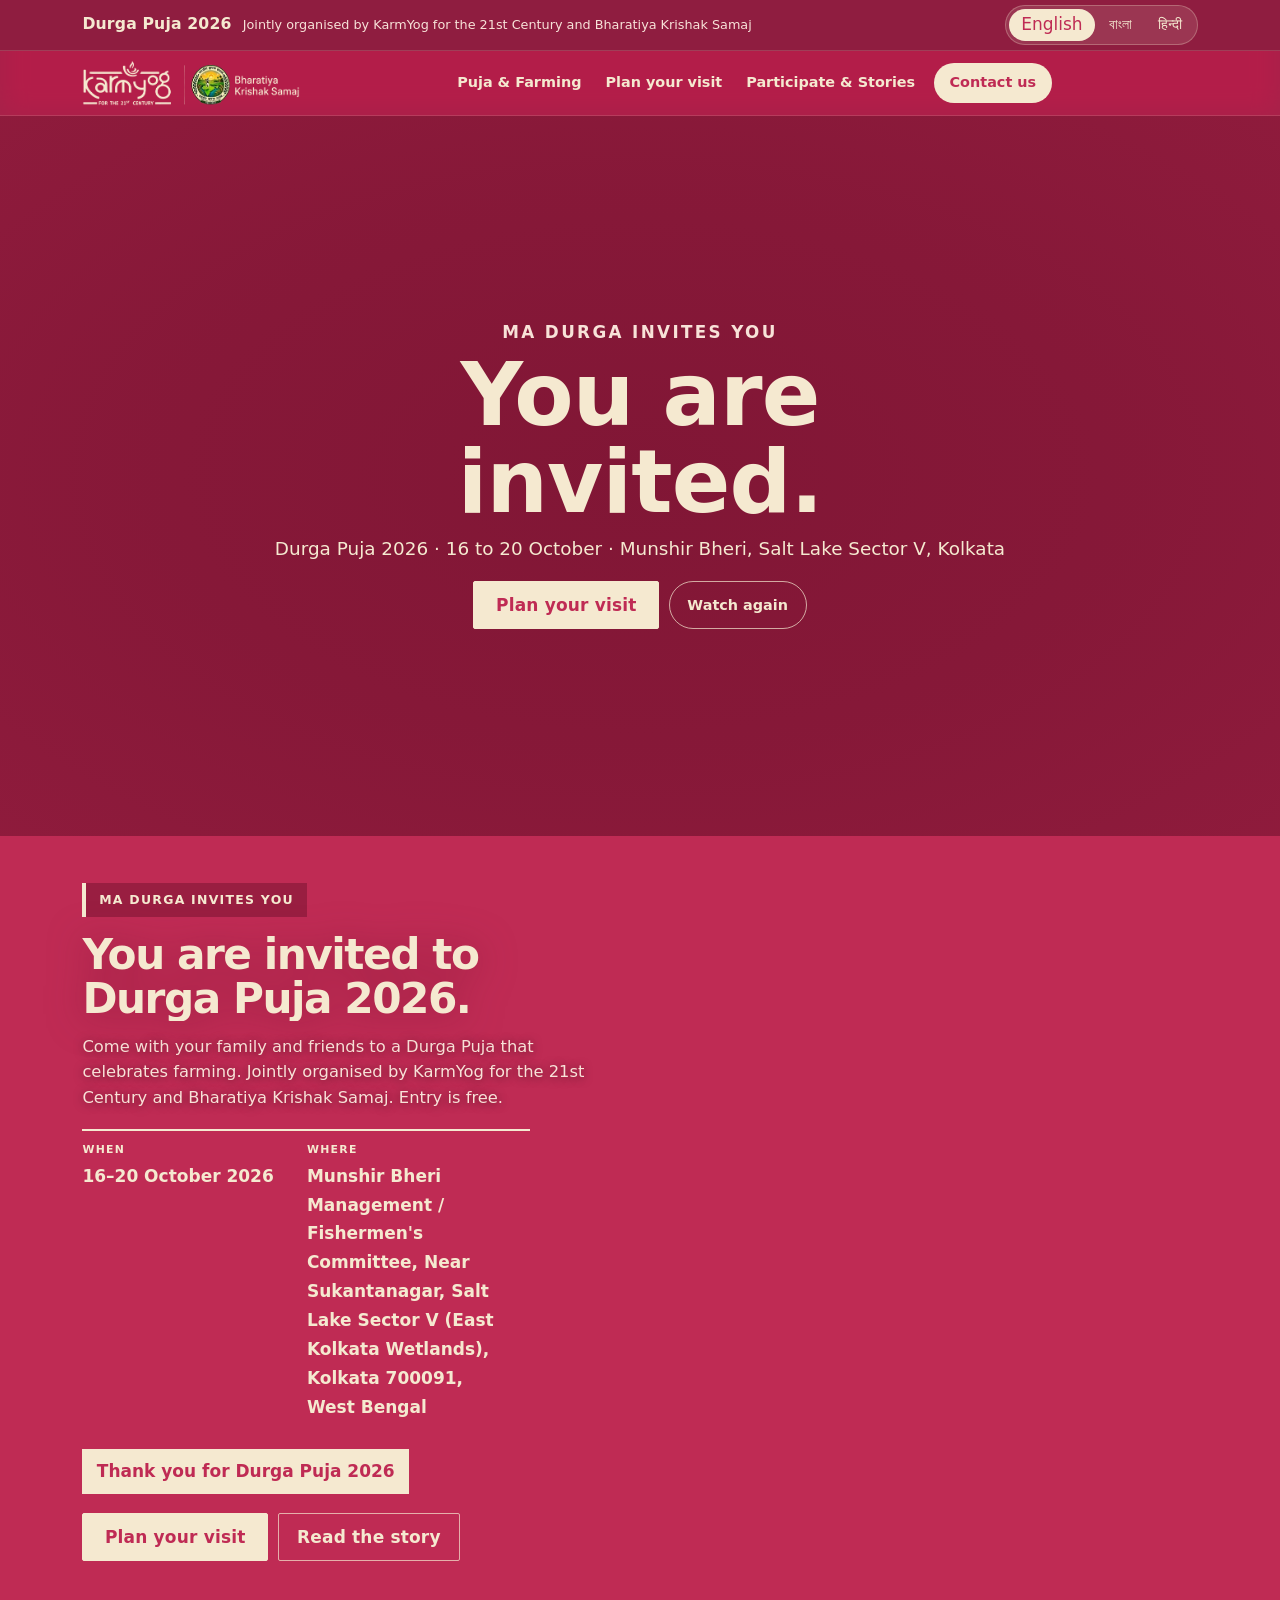
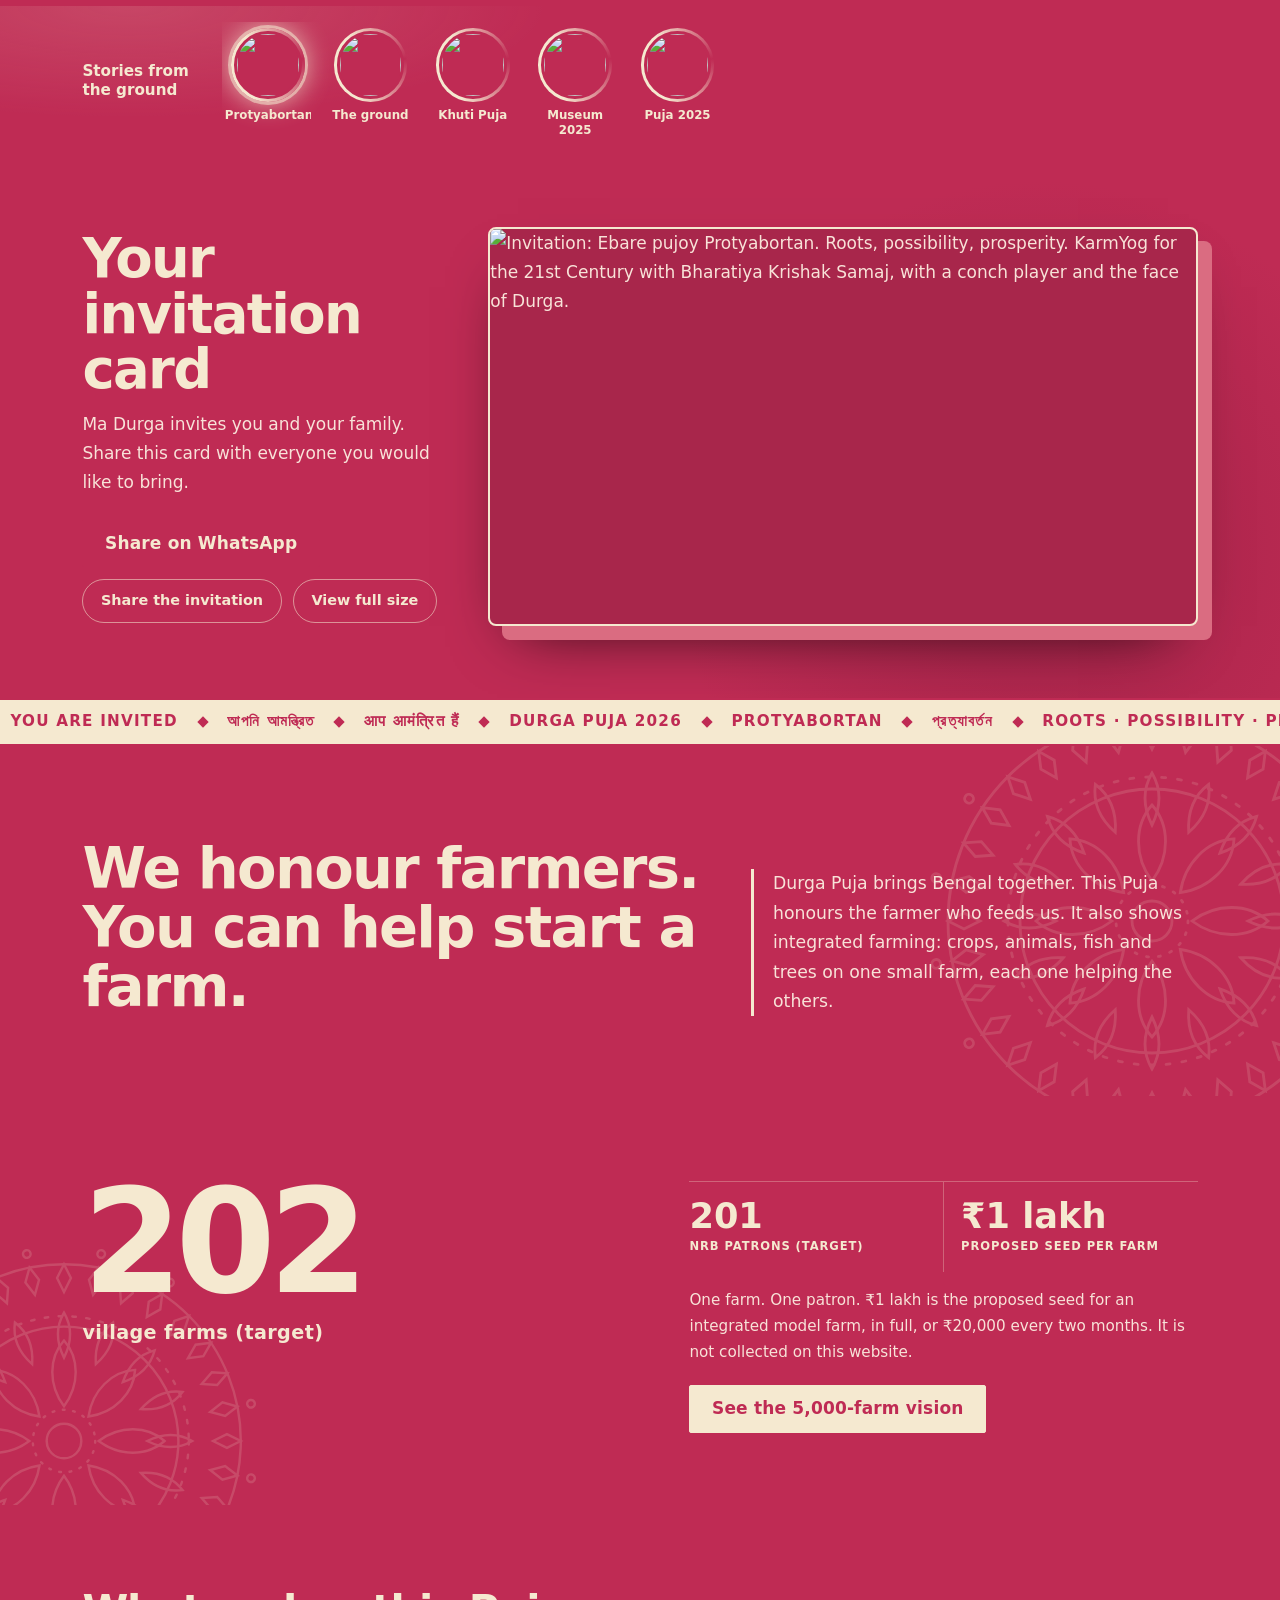
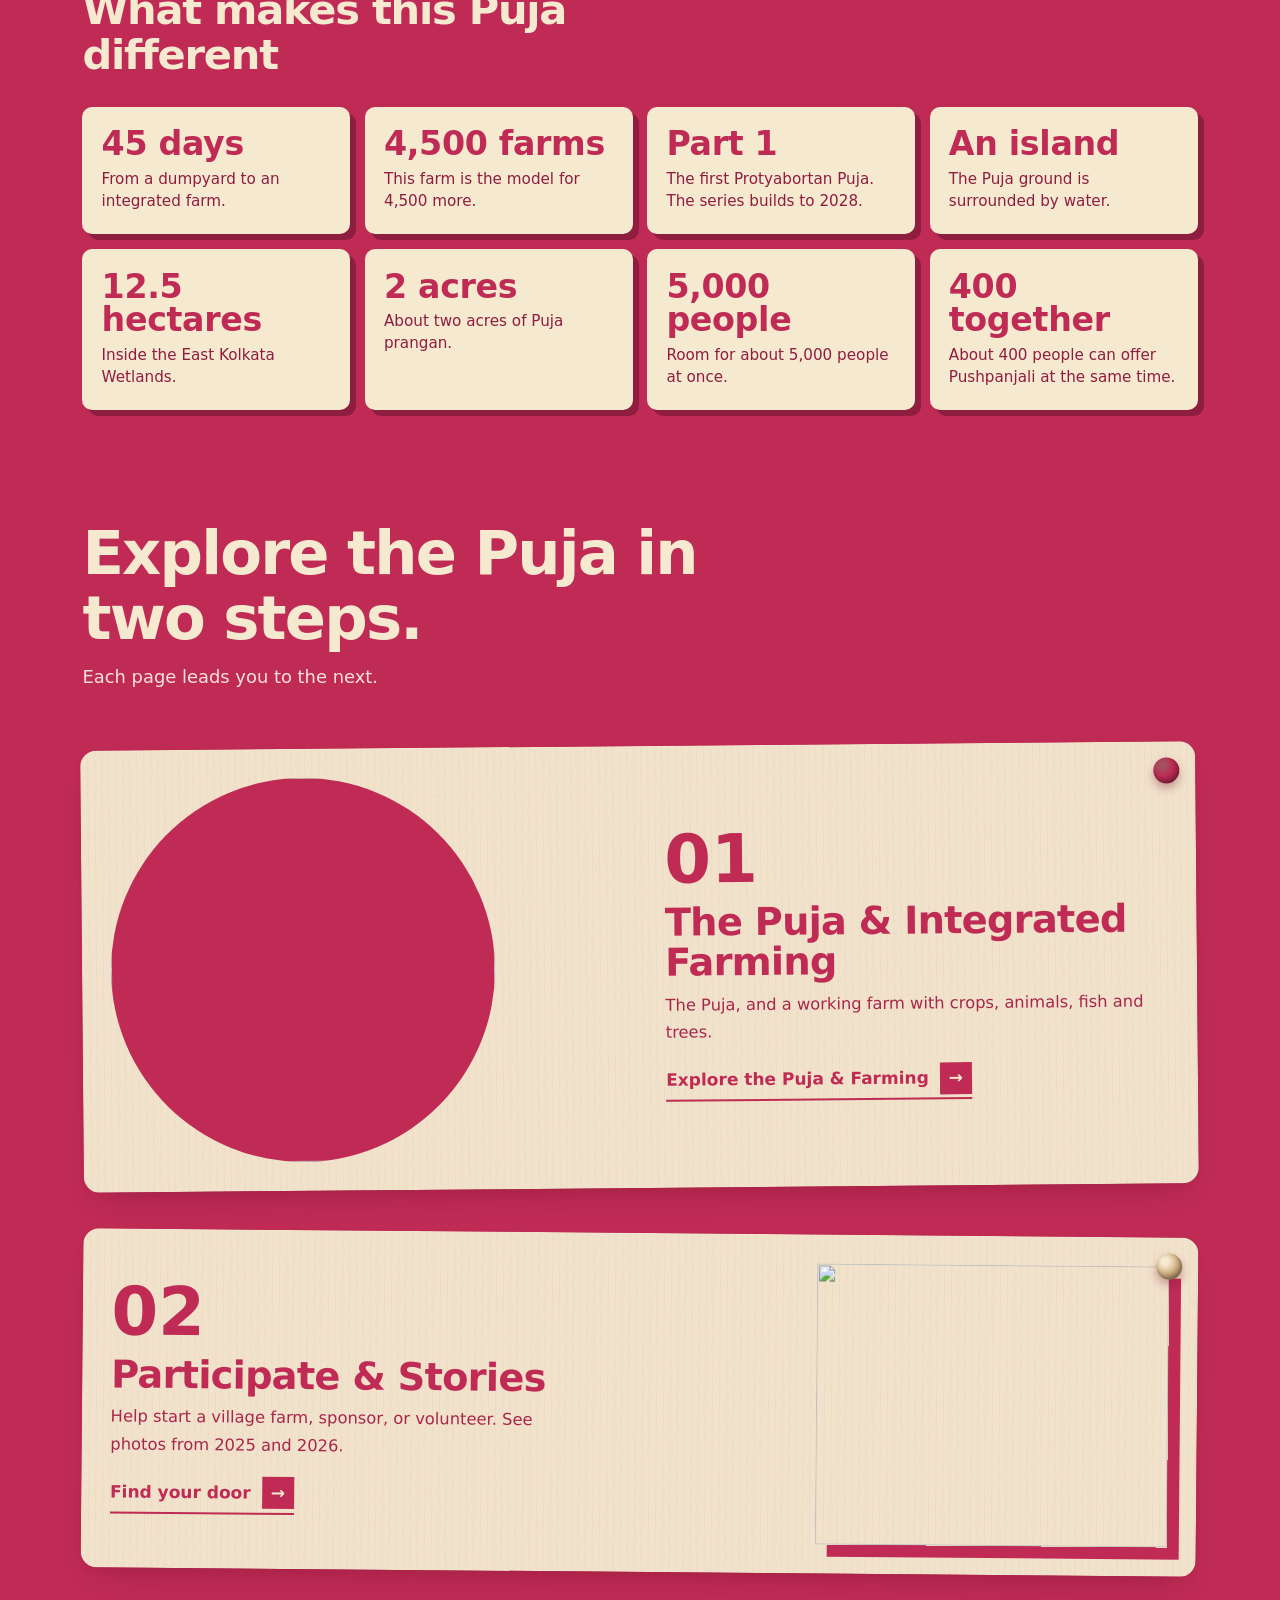
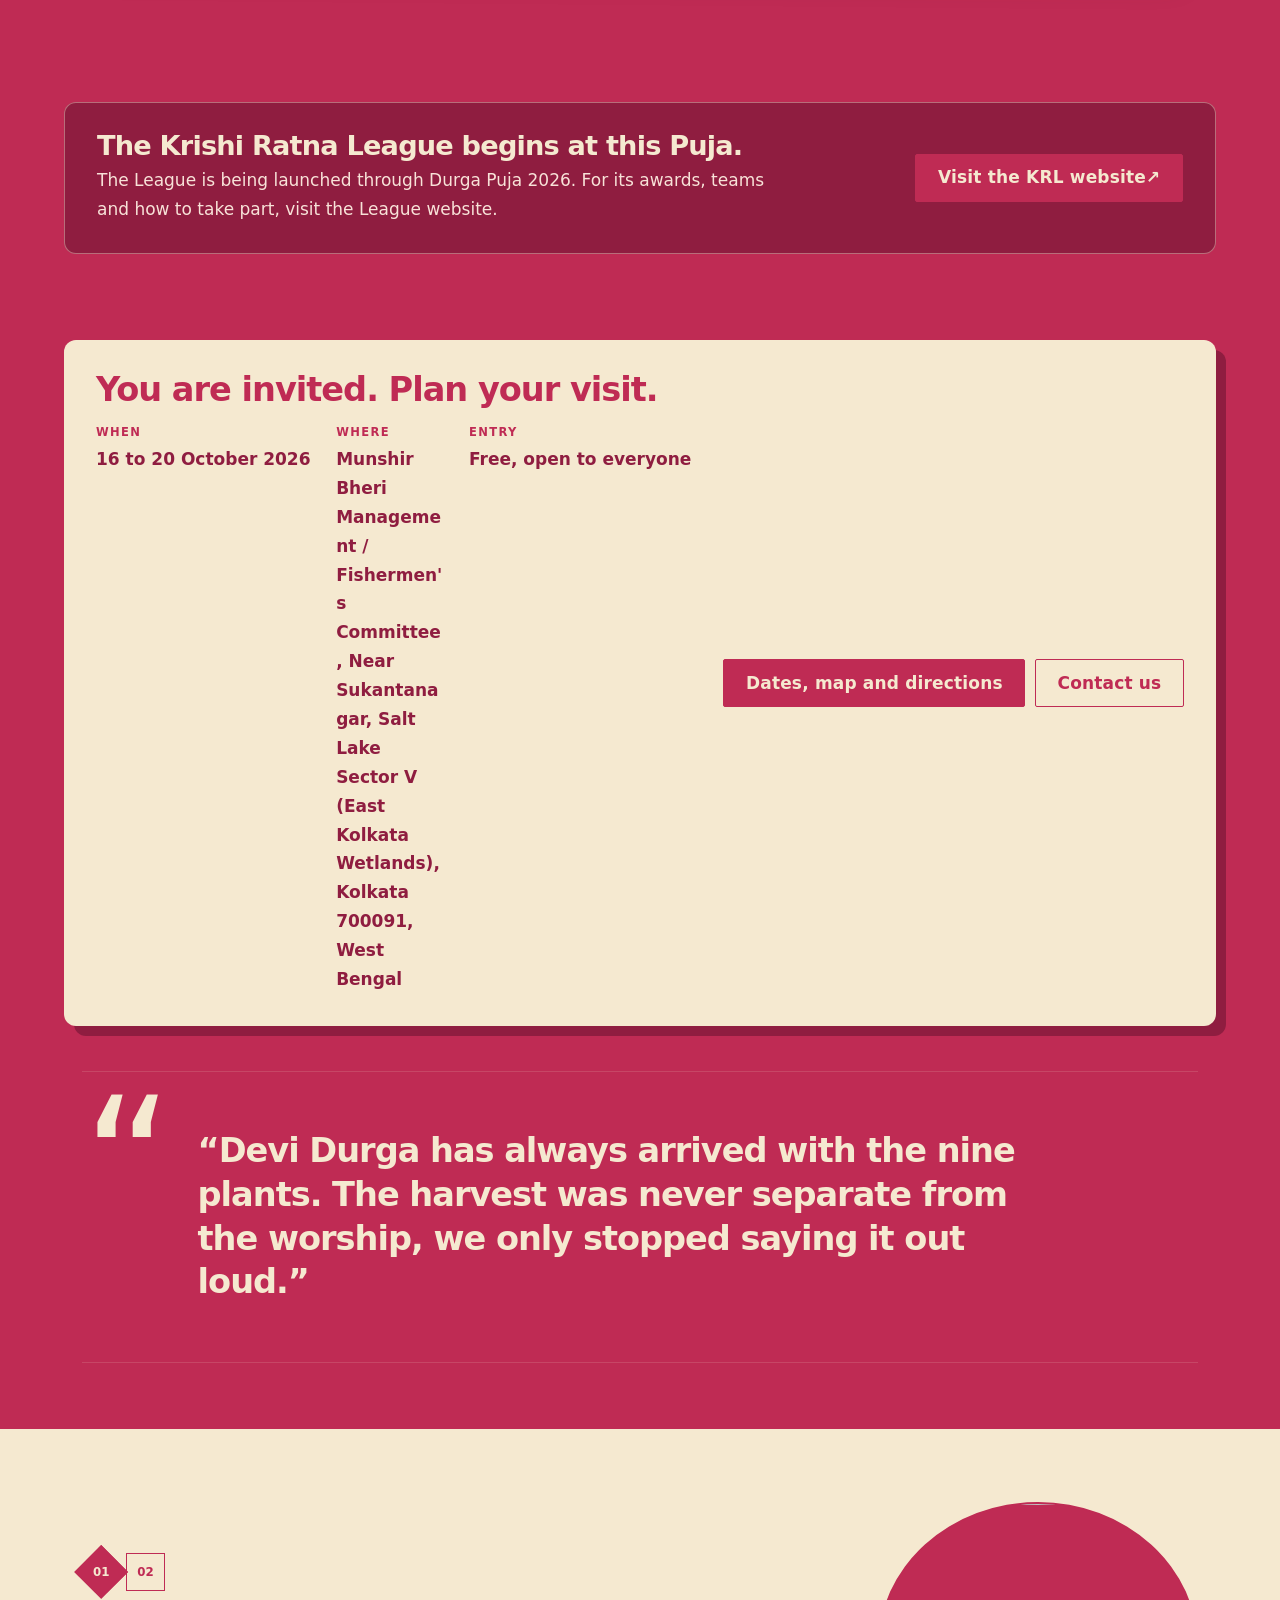
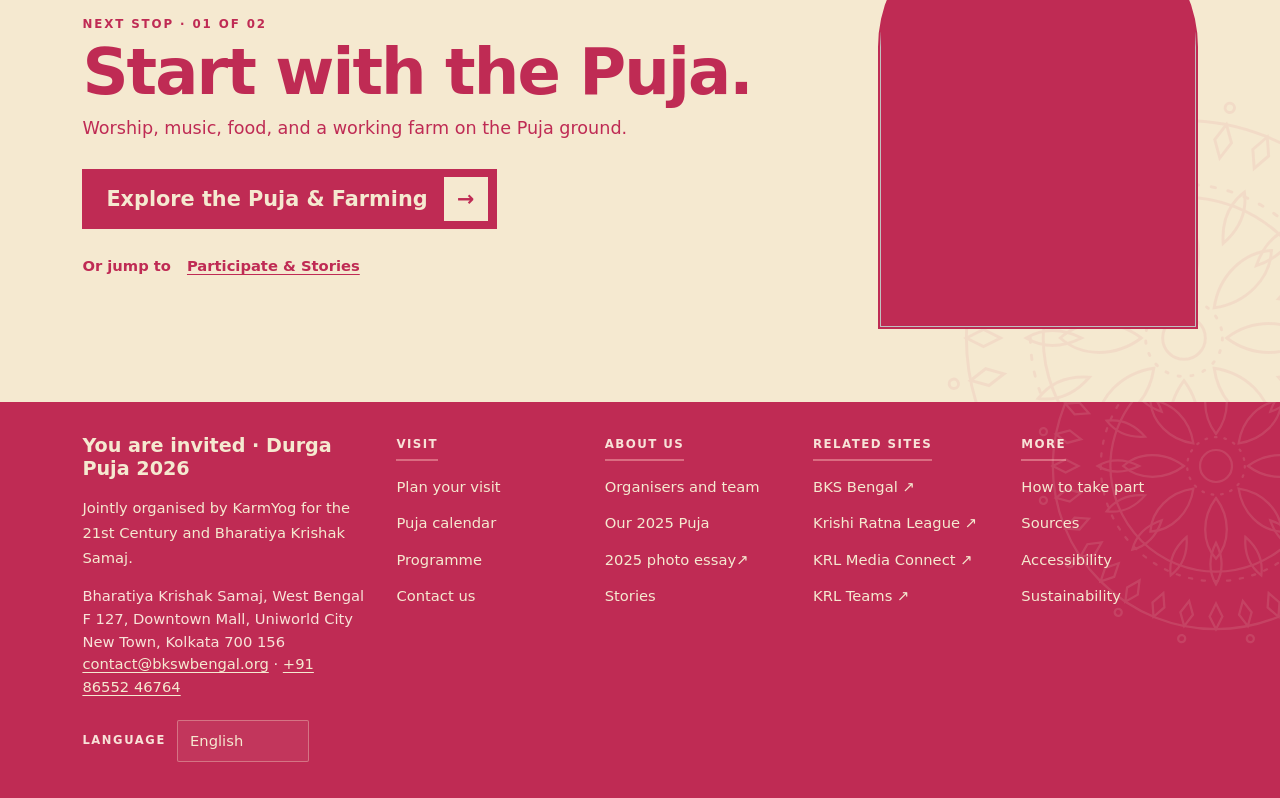
==== index.html @ 1ae8cc38 "One event name (Durga Puja 2026); 'You are invited' at the centre: film ends on the invitation, shar" ====
<!DOCTYPE html>
<html lang="en">
<head>
  <meta charset="utf-8">
  <meta name="viewport" content="width=device-width, initial-scale=1">
  <meta name="robots" content="noindex, nofollow, noarchive">
  <title>You are invited: Durga Puja 2026</title>
  <meta name="description" content="Ma Durga invites you to Durga Puja 2026, 16 to 20 October, at Munshir Bheri, Salt Lake Sector V, Kolkata. A Durga Puja that celebrates farming. Jointly organised by KarmYog for the 21st Century and Bharatiya Krishak Samaj. Entry is free.">
  <meta property="og:type" content="website">
  <meta property="og:site_name" content="Durga Puja 2026">
  <meta property="og:title" content="You are invited: Durga Puja 2026">
  <meta property="og:description" content="Ma Durga invites you to Durga Puja 2026, 16 to 20 October, at Munshir Bheri, Salt Lake Sector V, Kolkata. A Durga Puja that celebrates farming. Jointly organised by KarmYog for the 21st Century and Bharatiya Krishak Samaj. Entry is free.">
  <meta property="og:url" content="https://bks-pujoo.vercel.app/">
  <meta property="og:image" content="https://bks-pujoo.vercel.app/site/assets/invitation/protyabortan-2026.jpg">
  <meta property="og:image:width" content="1280">
  <meta property="og:image:height" content="720">
  <meta name="twitter:card" content="summary_large_image">
  <meta name="twitter:title" content="You are invited: Durga Puja 2026">
  <meta name="twitter:description" content="Ma Durga invites you to Durga Puja 2026, 16 to 20 October, at Munshir Bheri, Salt Lake Sector V, Kolkata. A Durga Puja that celebrates farming. Jointly organised by KarmYog for the 21st Century and Bharatiya Krishak Samaj. Entry is free.">
  <meta name="twitter:image" content="https://bks-pujoo.vercel.app/site/assets/invitation/protyabortan-2026.jpg">
  <meta http-equiv="refresh" content="0; url=/site/">
  <script>location.replace("/site/" + location.search + location.hash);</script>
</head>
<body>
  <p><a href="/site/">You are invited: Durga Puja 2026</a></p>
</body>
</html>
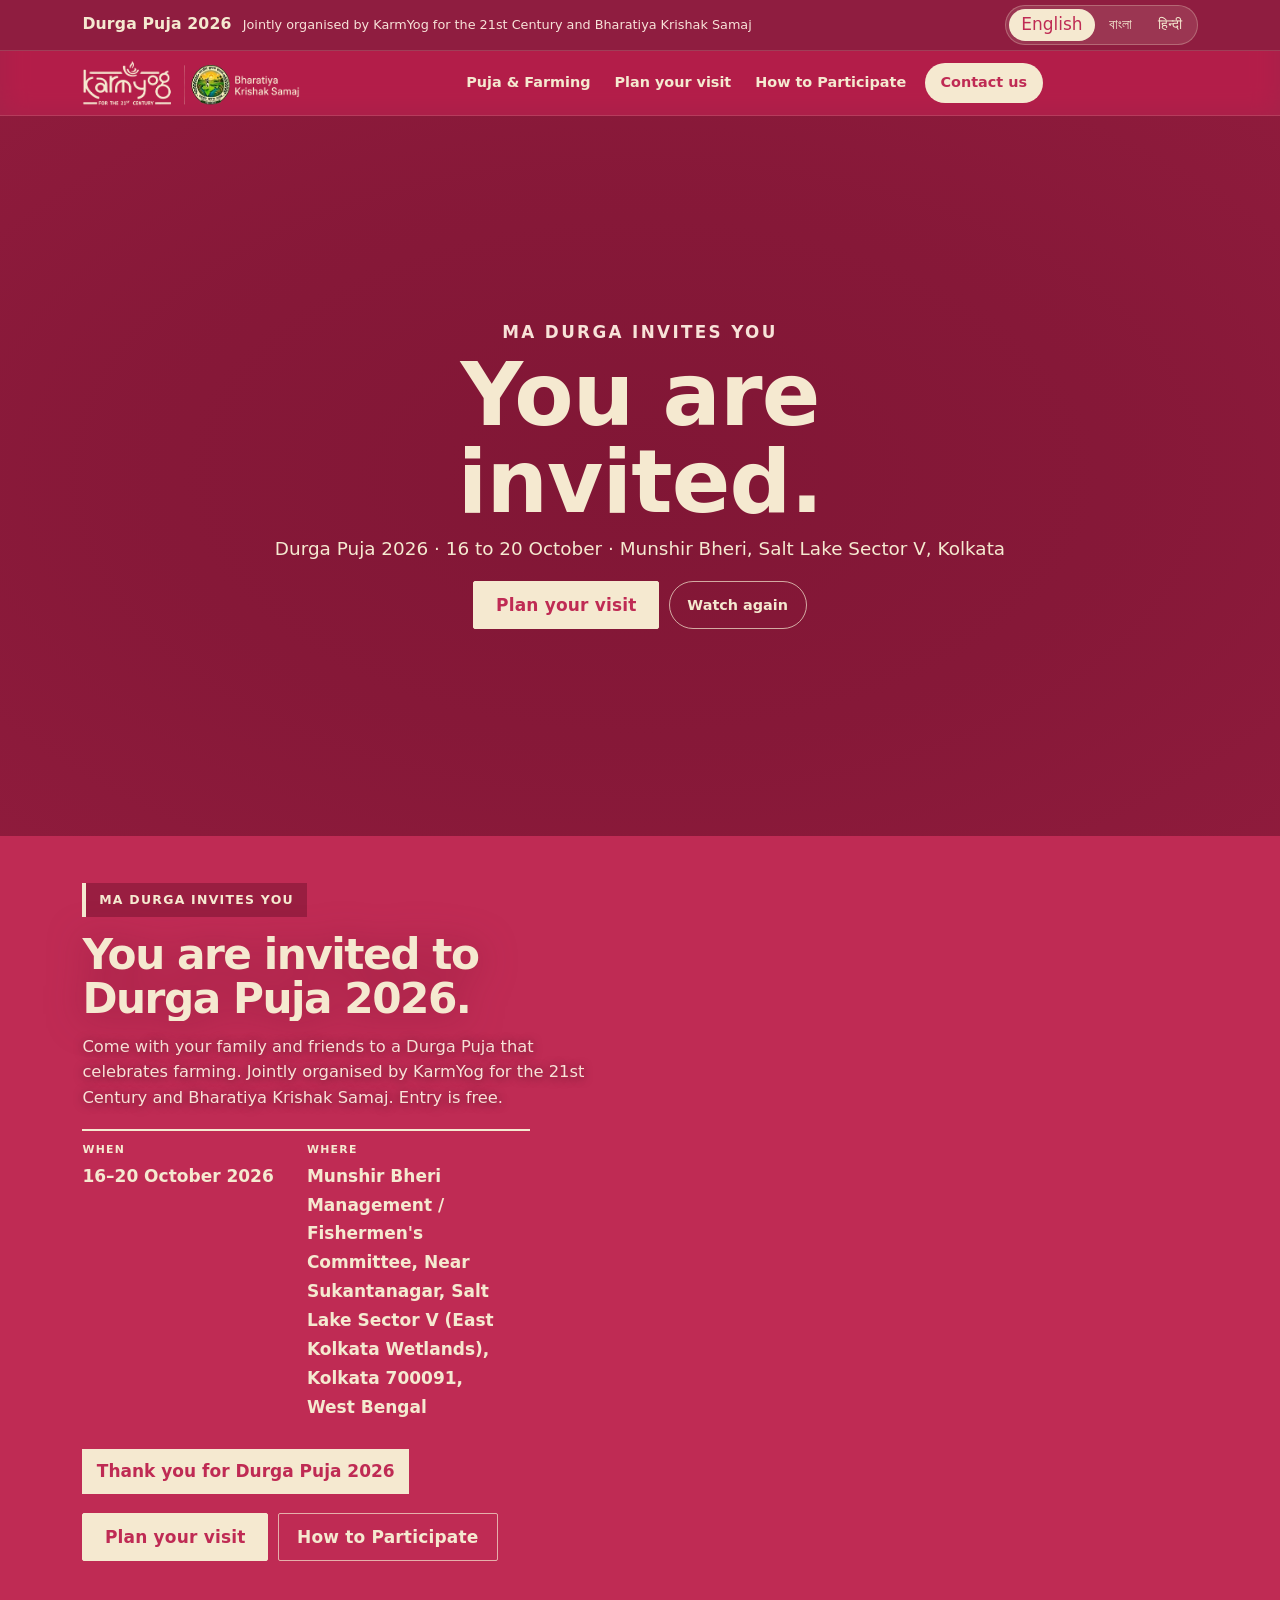
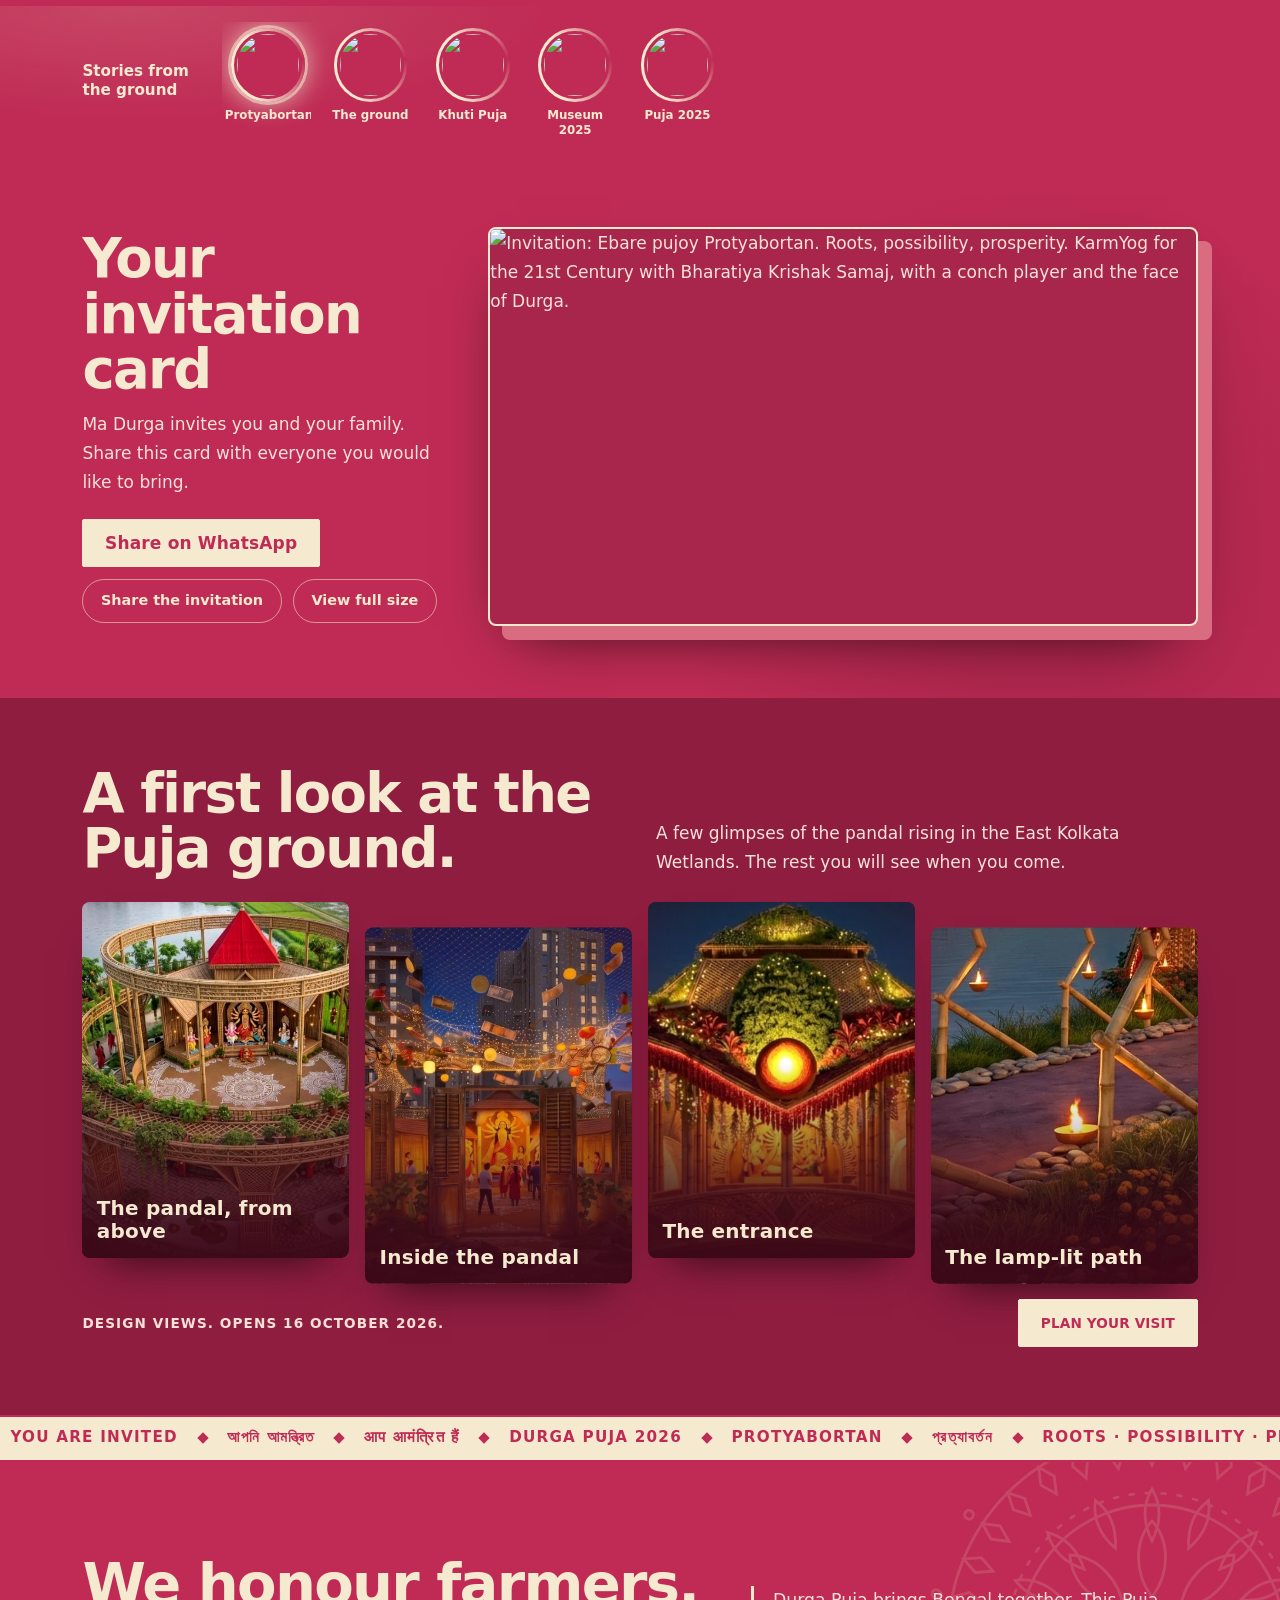
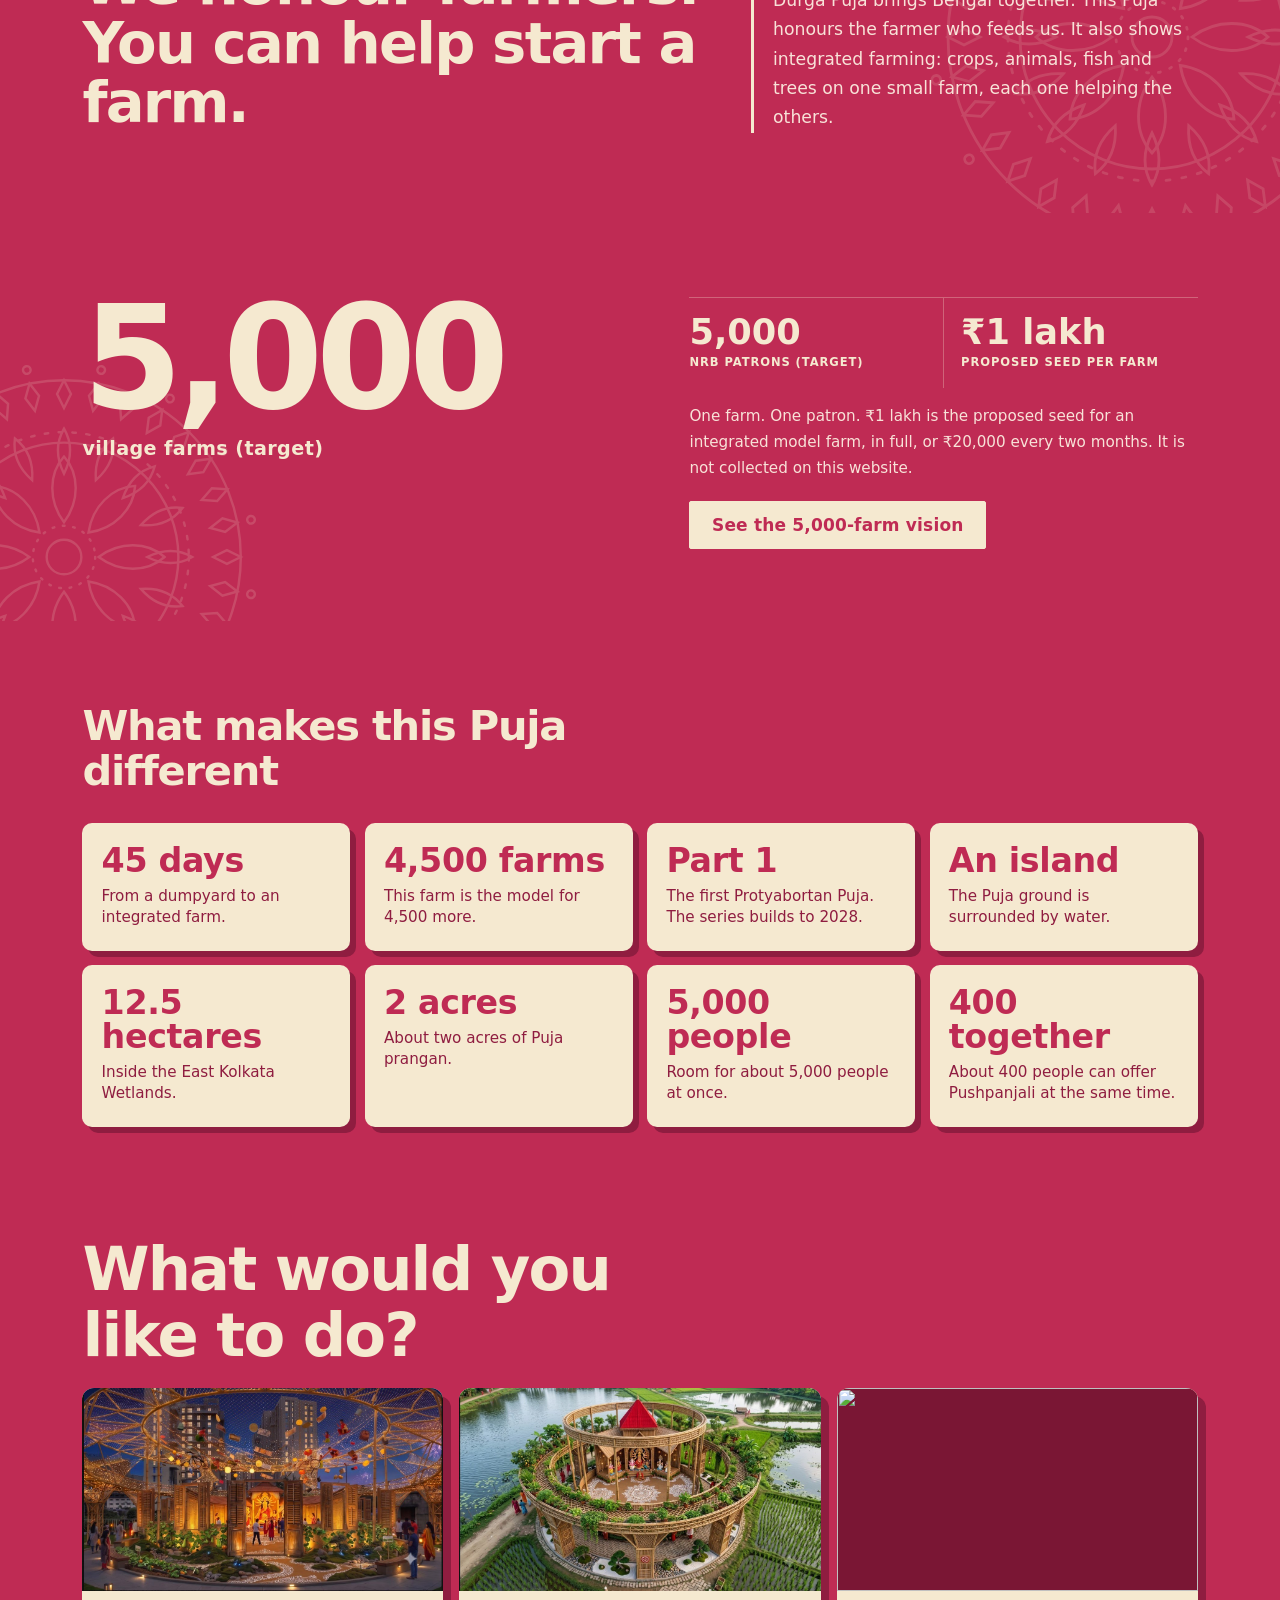
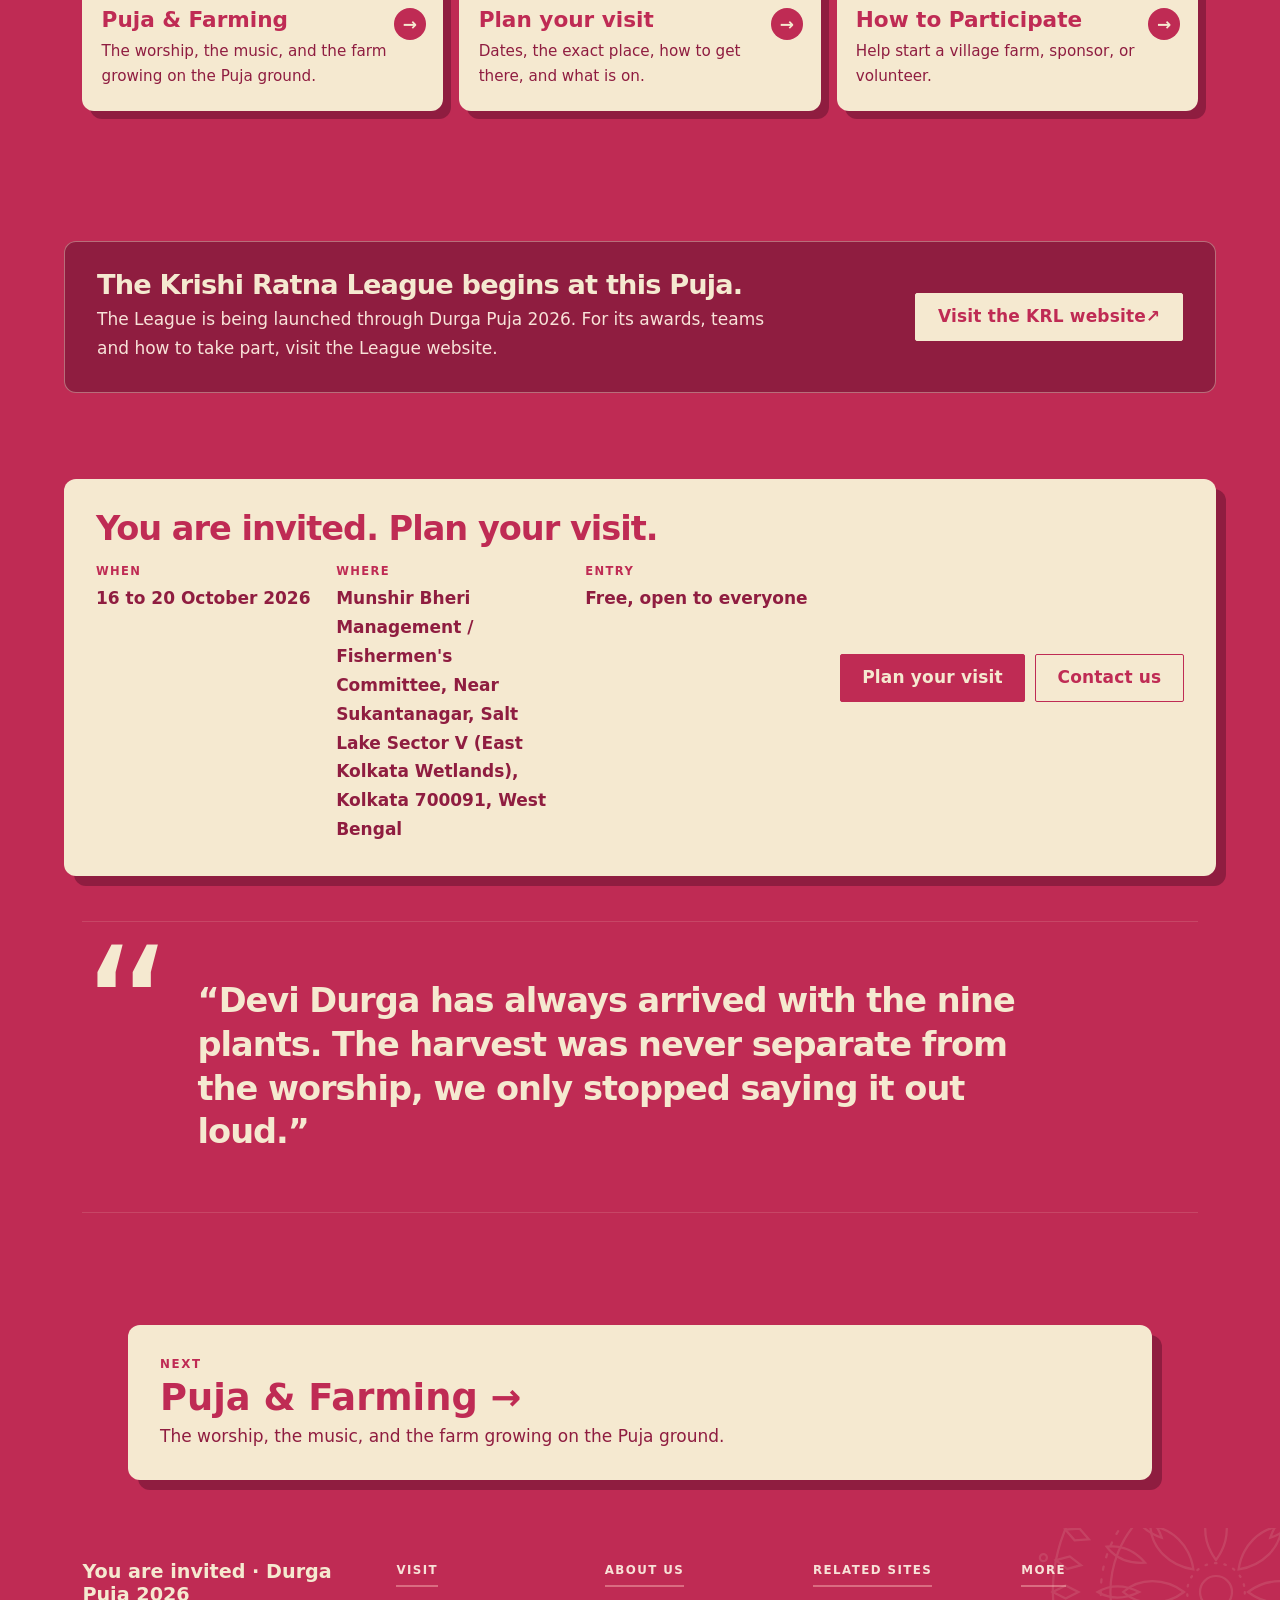
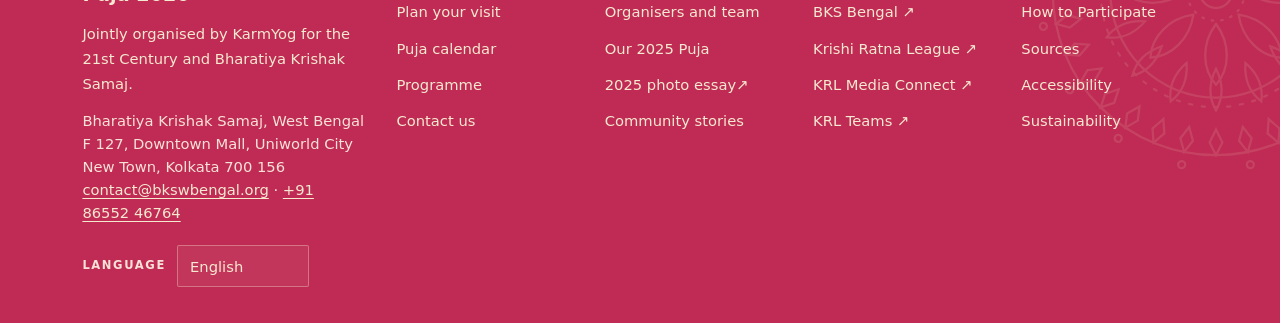
==== commit 07448422: "Relative redirect and .nojekyll so the site also runs on GitHub Pages Co-Authored-By: Claude Opus 5." ====
--- a/index.html
+++ b/index.html
@@ -18,10 +18,10 @@
   <meta name="twitter:title" content="You are invited: Durga Puja 2026">
   <meta name="twitter:description" content="Ma Durga invites you to Durga Puja 2026, 16 to 20 October, at Munshir Bheri, Salt Lake Sector V, Kolkata. A Durga Puja that celebrates farming. Jointly organised by KarmYog for the 21st Century and Bharatiya Krishak Samaj. Entry is free.">
   <meta name="twitter:image" content="https://bks-pujoo.vercel.app/site/assets/invitation/protyabortan-2026.jpg">
-  <meta http-equiv="refresh" content="0; url=/site/">
-  <script>location.replace("/site/" + location.search + location.hash);</script>
+  <meta http-equiv="refresh" content="0; url=site/">
+  <script>location.replace("site/" + location.search + location.hash);</script>
 </head>
 <body>
-  <p><a href="/site/">You are invited: Durga Puja 2026</a></p>
+  <p><a href="site/">You are invited: Durga Puja 2026</a></p>
 </body>
 </html>
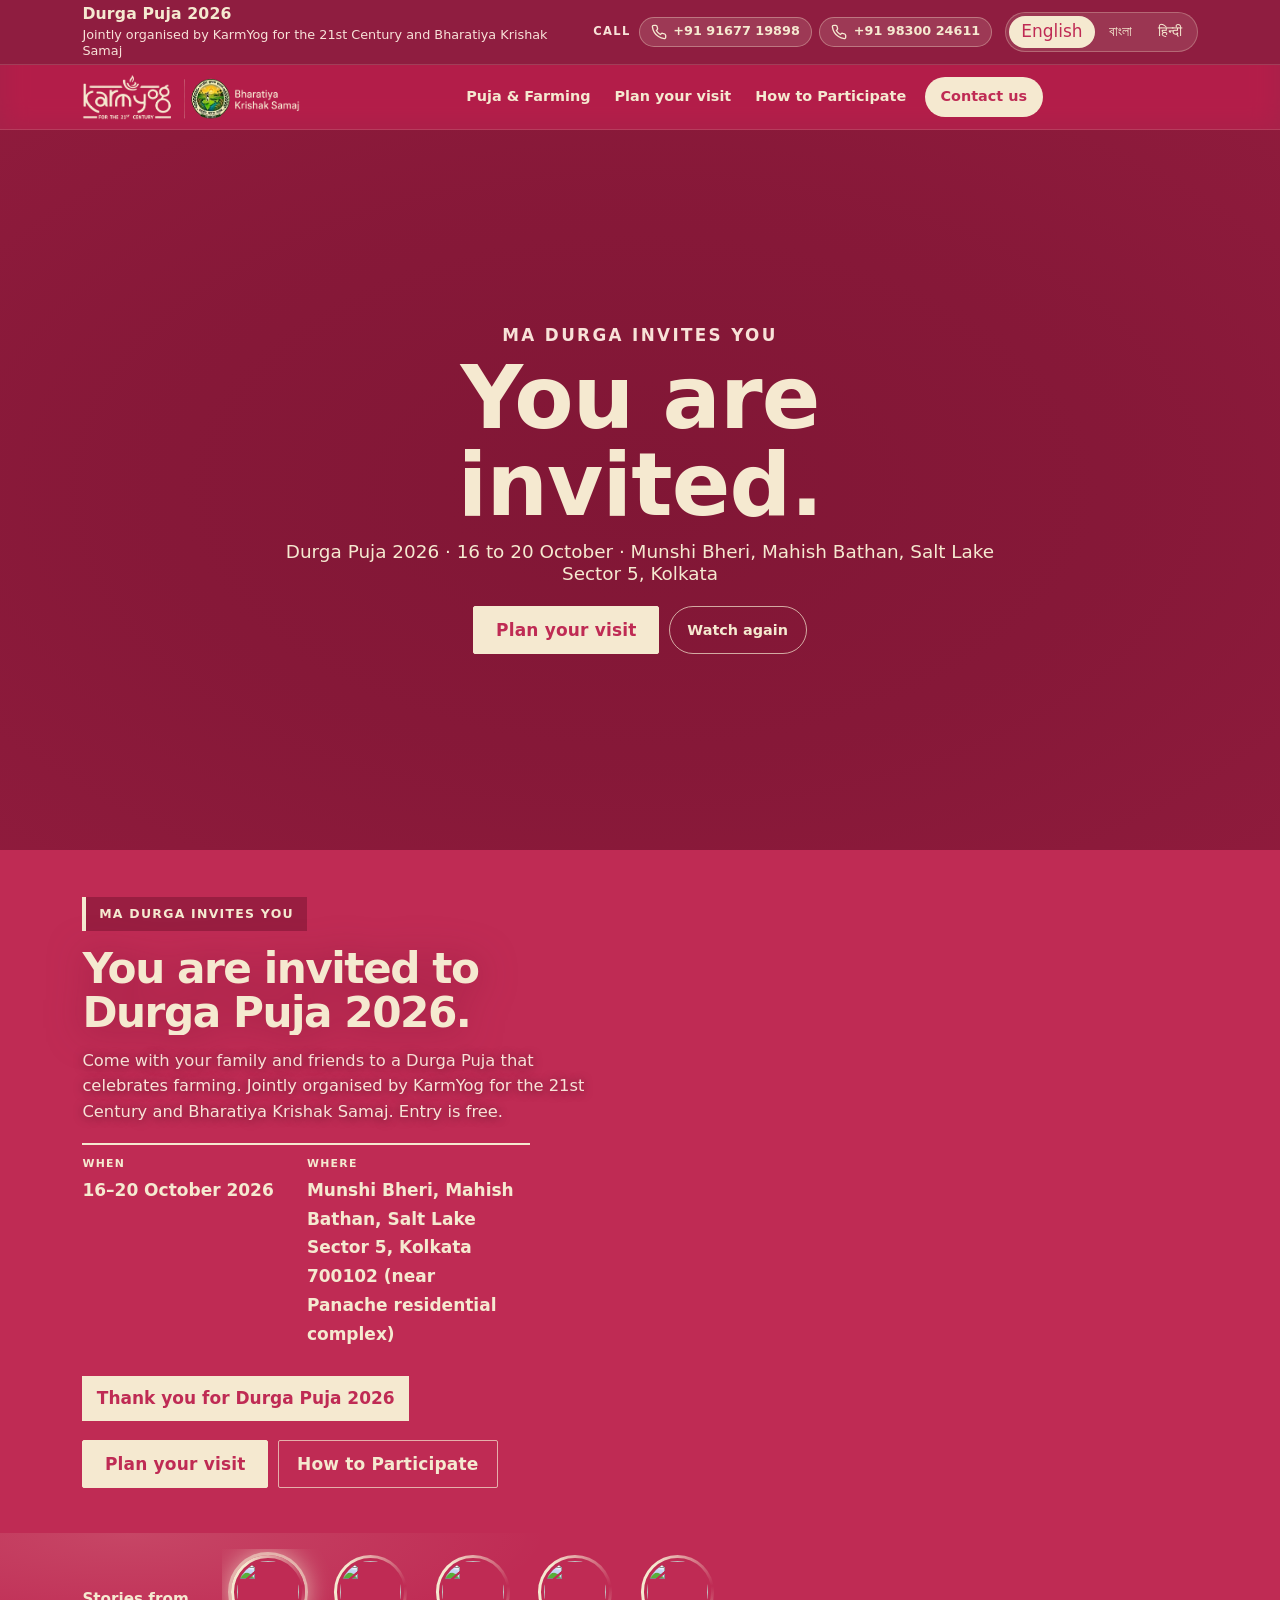
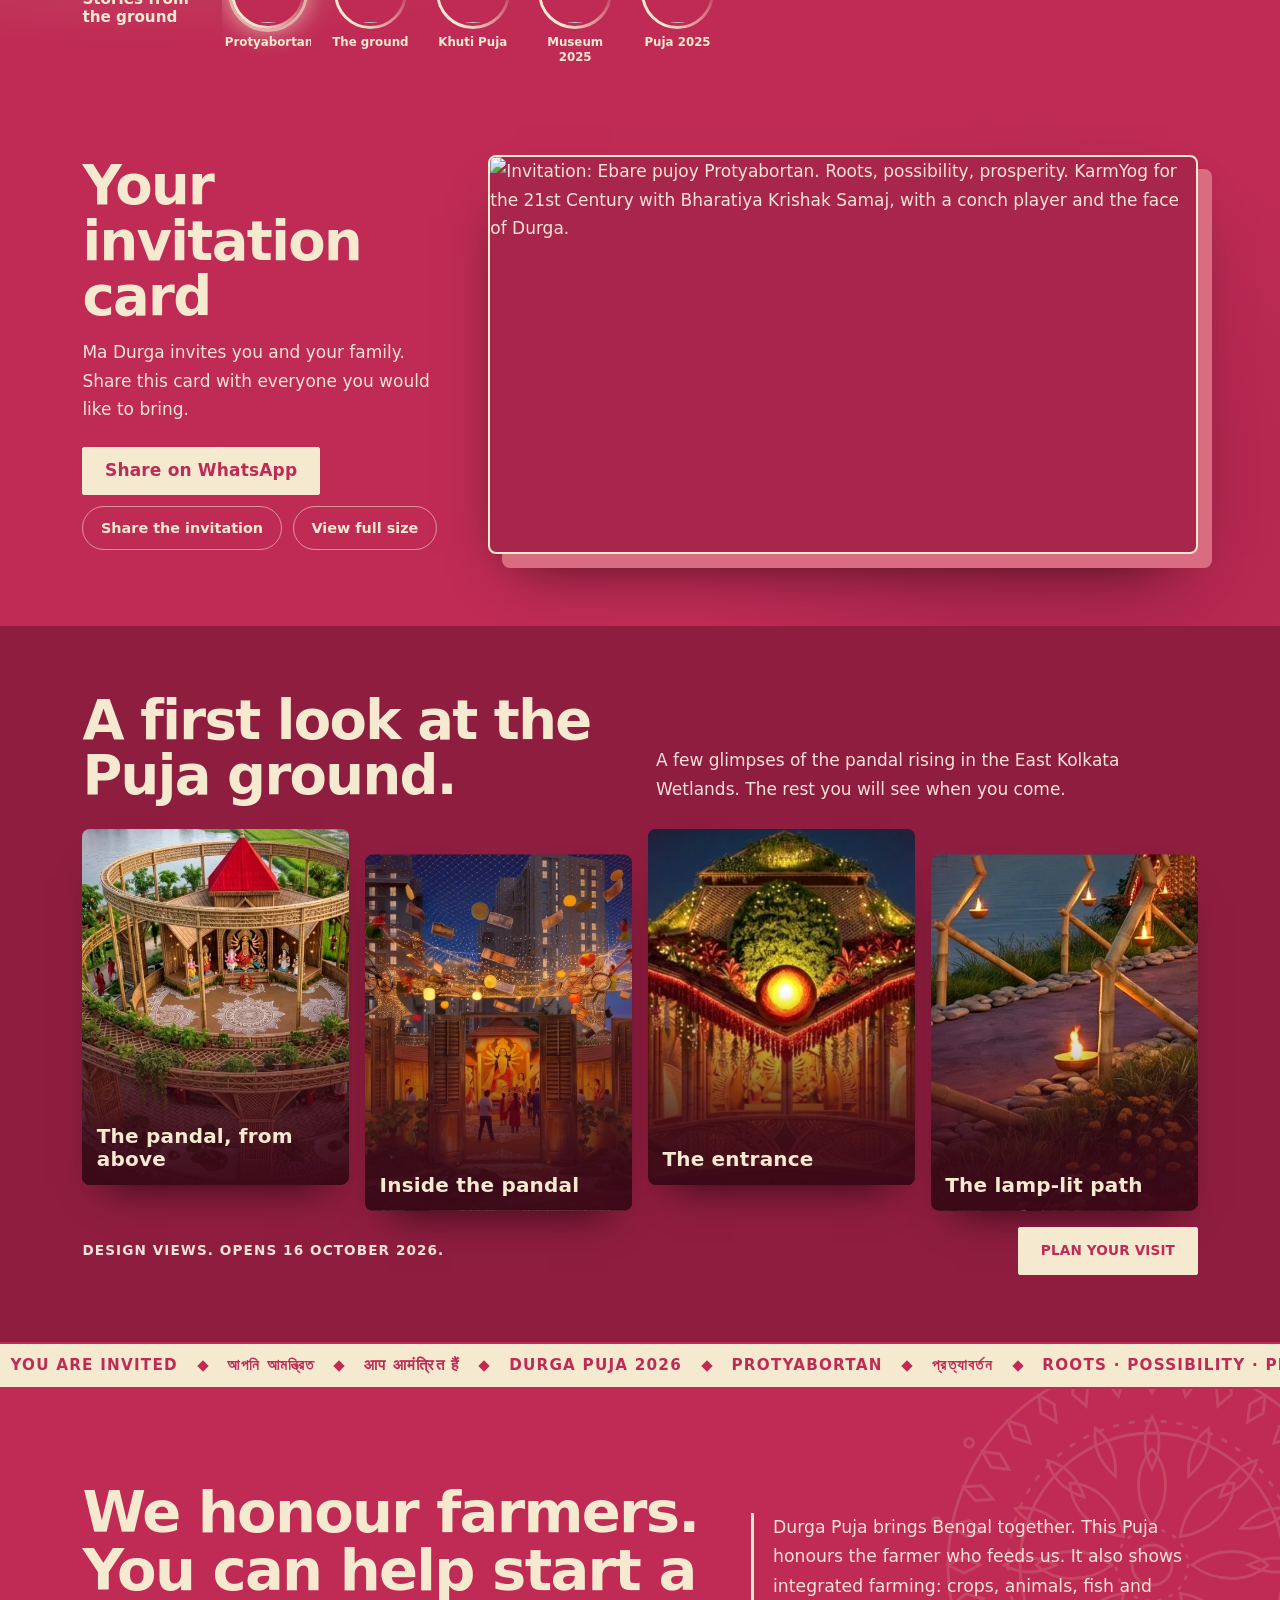
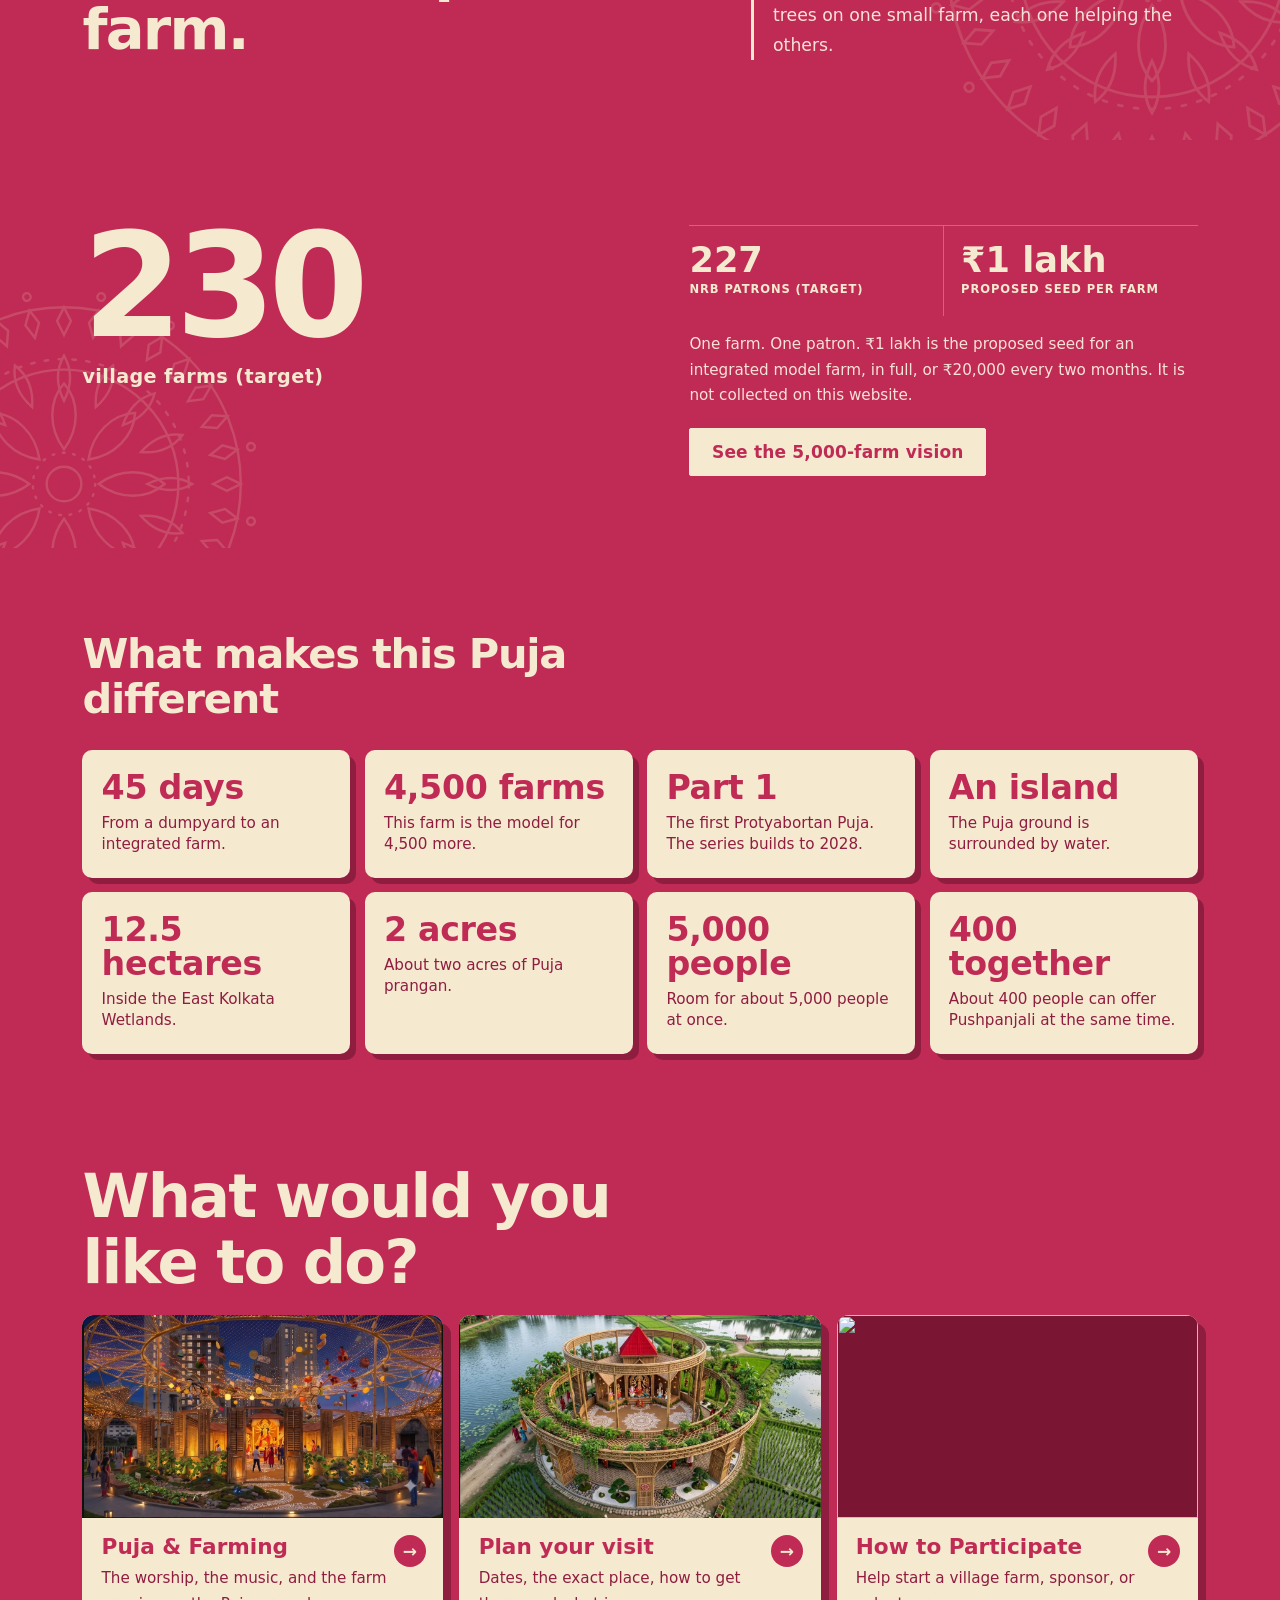
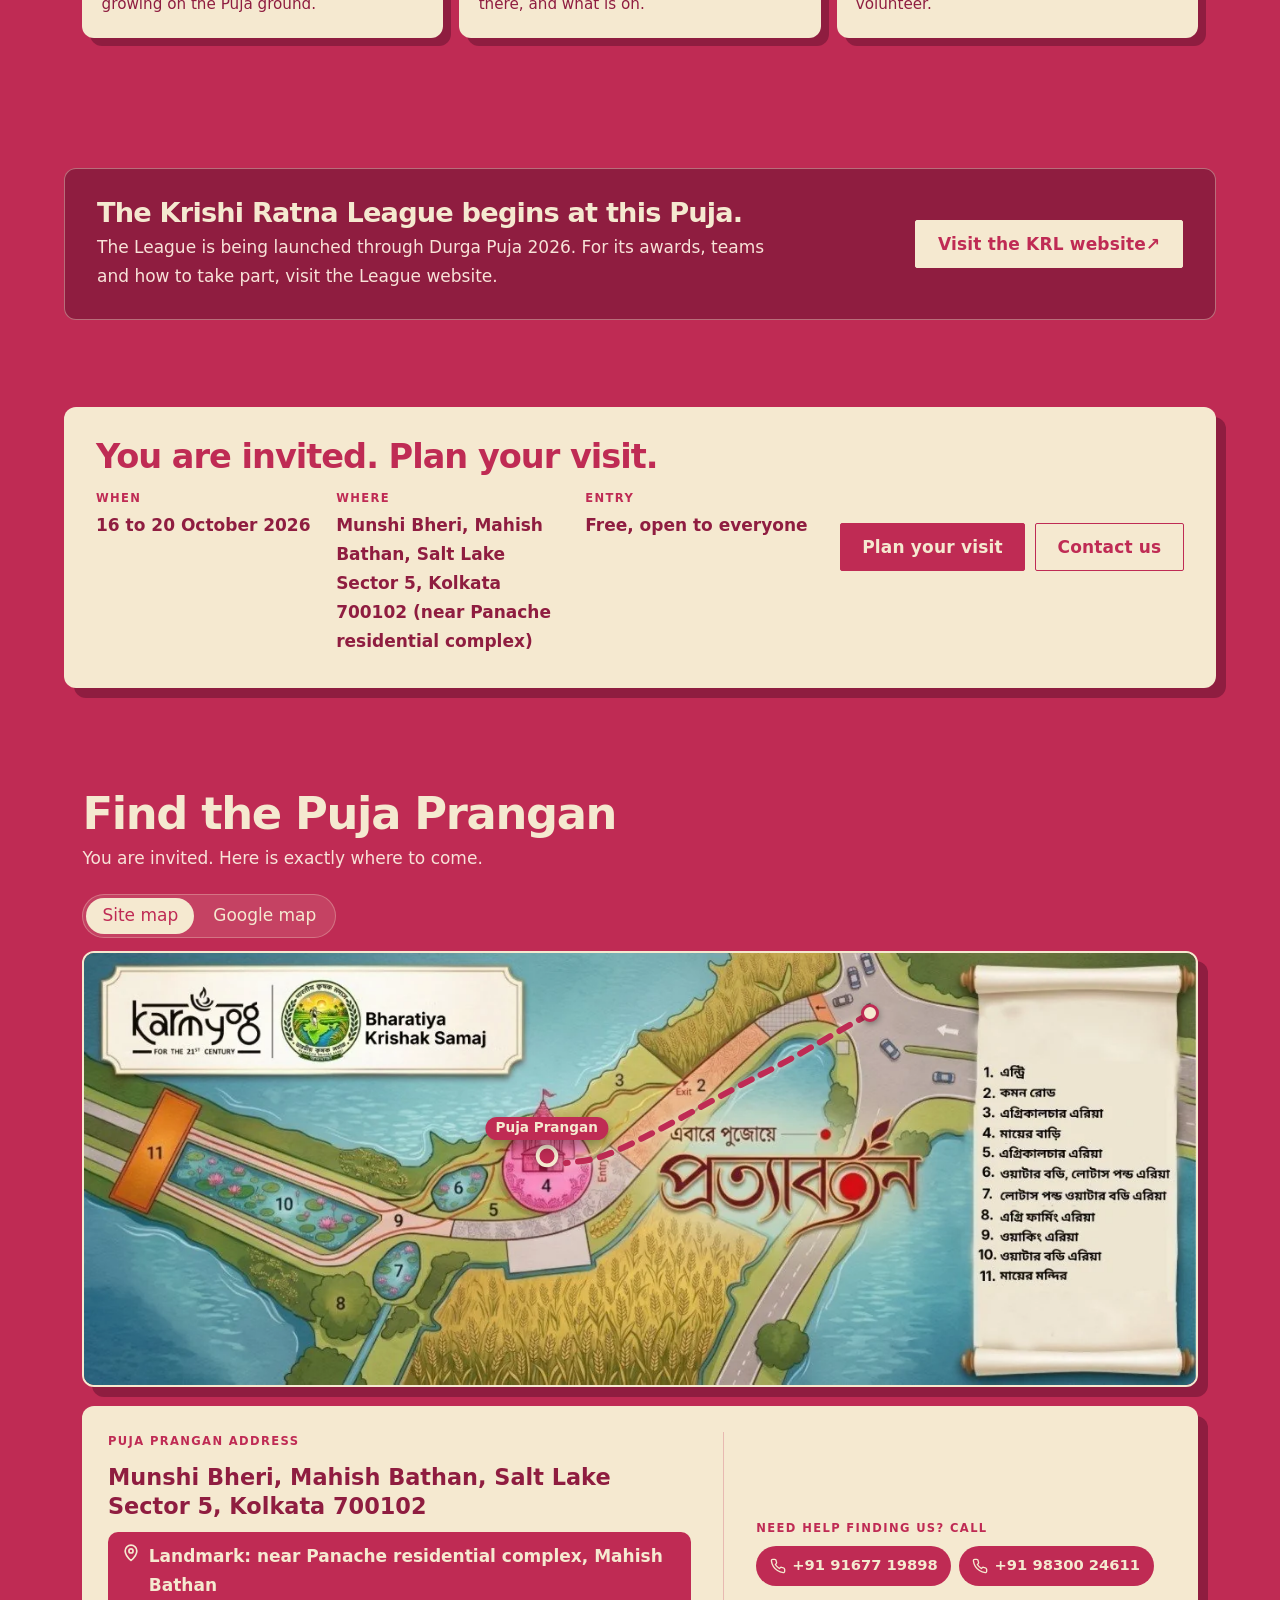
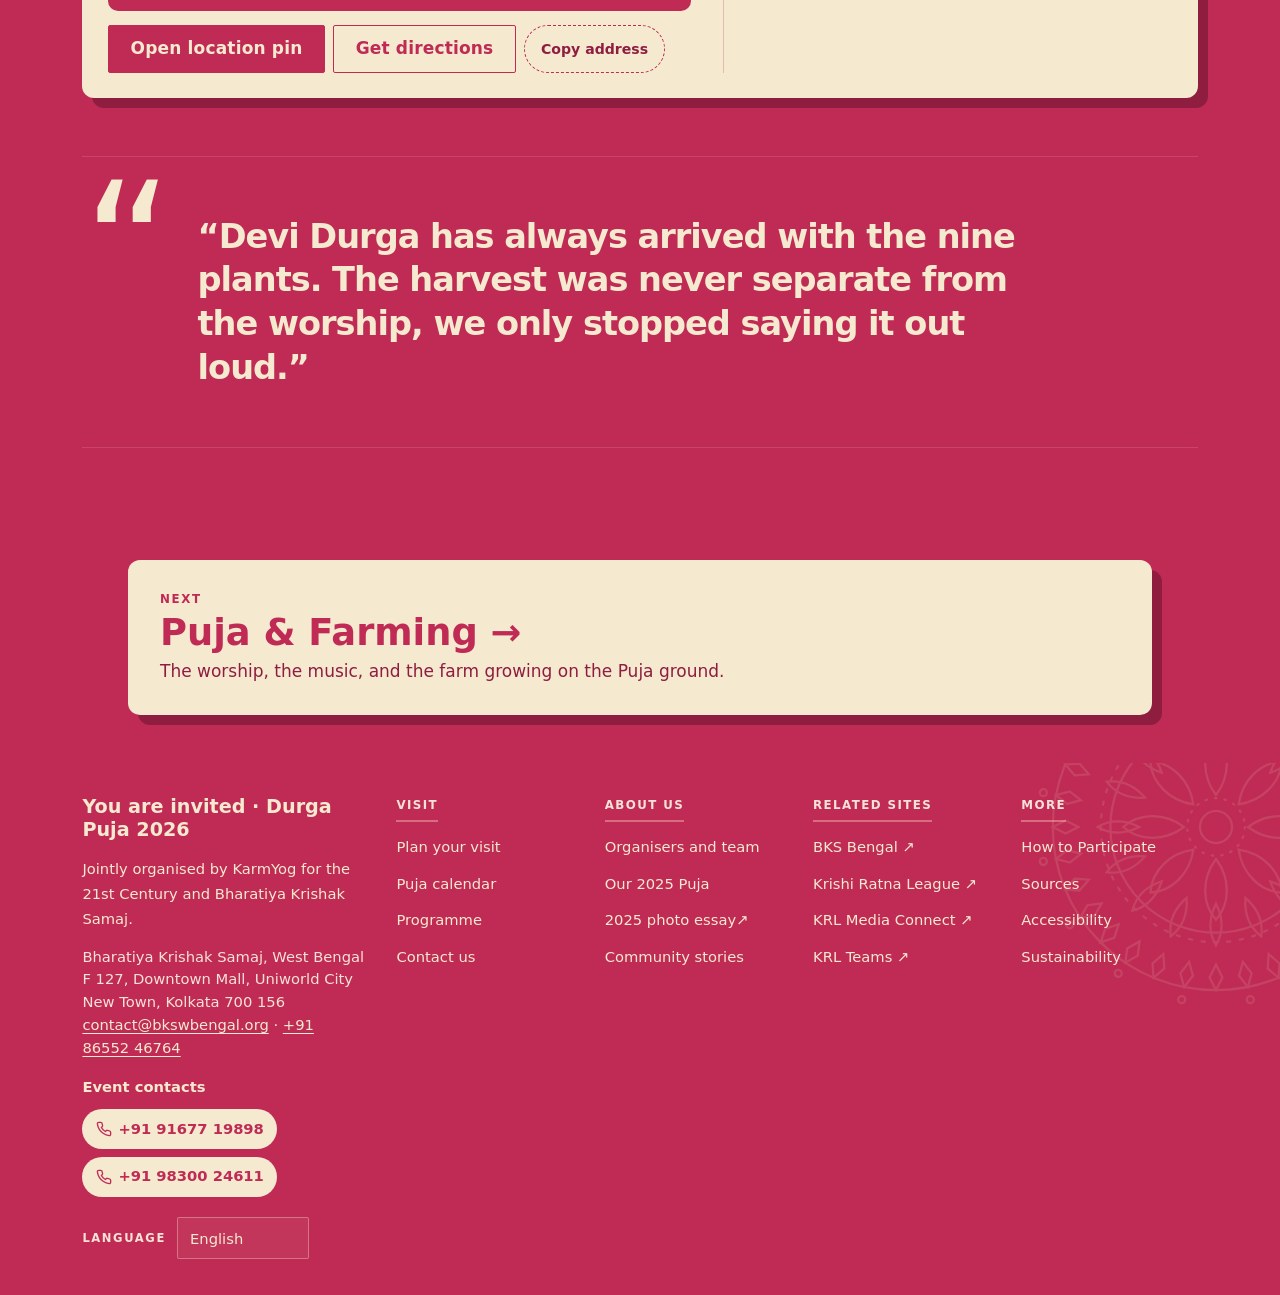
==== commit e895f2e8: "Official Puja Prangan address, landmark and map pin; animated Find the Puja Prangan block on the sit" ====
--- a/index.html
+++ b/index.html
@@ -5,18 +5,18 @@
   <meta name="viewport" content="width=device-width, initial-scale=1">
   <meta name="robots" content="noindex, nofollow, noarchive">
   <title>You are invited: Durga Puja 2026</title>
-  <meta name="description" content="Ma Durga invites you to Durga Puja 2026, 16 to 20 October, at Munshir Bheri, Salt Lake Sector V, Kolkata. A Durga Puja that celebrates farming. Jointly organised by KarmYog for the 21st Century and Bharatiya Krishak Samaj. Entry is free.">
+  <meta name="description" content="Ma Durga invites you to Durga Puja 2026, 16 to 20 October, at Munshi Bheri, Mahish Bathan, Salt Lake Sector 5, Kolkata. A Durga Puja that celebrates farming. Jointly organised by KarmYog for the 21st Century and Bharatiya Krishak Samaj. Entry is free.">
   <meta property="og:type" content="website">
   <meta property="og:site_name" content="Durga Puja 2026">
   <meta property="og:title" content="You are invited: Durga Puja 2026">
-  <meta property="og:description" content="Ma Durga invites you to Durga Puja 2026, 16 to 20 October, at Munshir Bheri, Salt Lake Sector V, Kolkata. A Durga Puja that celebrates farming. Jointly organised by KarmYog for the 21st Century and Bharatiya Krishak Samaj. Entry is free.">
+  <meta property="og:description" content="Ma Durga invites you to Durga Puja 2026, 16 to 20 October, at Munshi Bheri, Mahish Bathan, Salt Lake Sector 5, Kolkata. A Durga Puja that celebrates farming. Jointly organised by KarmYog for the 21st Century and Bharatiya Krishak Samaj. Entry is free.">
   <meta property="og:url" content="https://bks-pujoo.vercel.app/">
   <meta property="og:image" content="https://bks-pujoo.vercel.app/site/assets/invitation/protyabortan-2026.jpg">
   <meta property="og:image:width" content="1280">
   <meta property="og:image:height" content="720">
   <meta name="twitter:card" content="summary_large_image">
   <meta name="twitter:title" content="You are invited: Durga Puja 2026">
-  <meta name="twitter:description" content="Ma Durga invites you to Durga Puja 2026, 16 to 20 October, at Munshir Bheri, Salt Lake Sector V, Kolkata. A Durga Puja that celebrates farming. Jointly organised by KarmYog for the 21st Century and Bharatiya Krishak Samaj. Entry is free.">
+  <meta name="twitter:description" content="Ma Durga invites you to Durga Puja 2026, 16 to 20 October, at Munshi Bheri, Mahish Bathan, Salt Lake Sector 5, Kolkata. A Durga Puja that celebrates farming. Jointly organised by KarmYog for the 21st Century and Bharatiya Krishak Samaj. Entry is free.">
   <meta name="twitter:image" content="https://bks-pujoo.vercel.app/site/assets/invitation/protyabortan-2026.jpg">
   <meta http-equiv="refresh" content="0; url=site/">
   <script>location.replace("site/" + location.search + location.hash);</script>
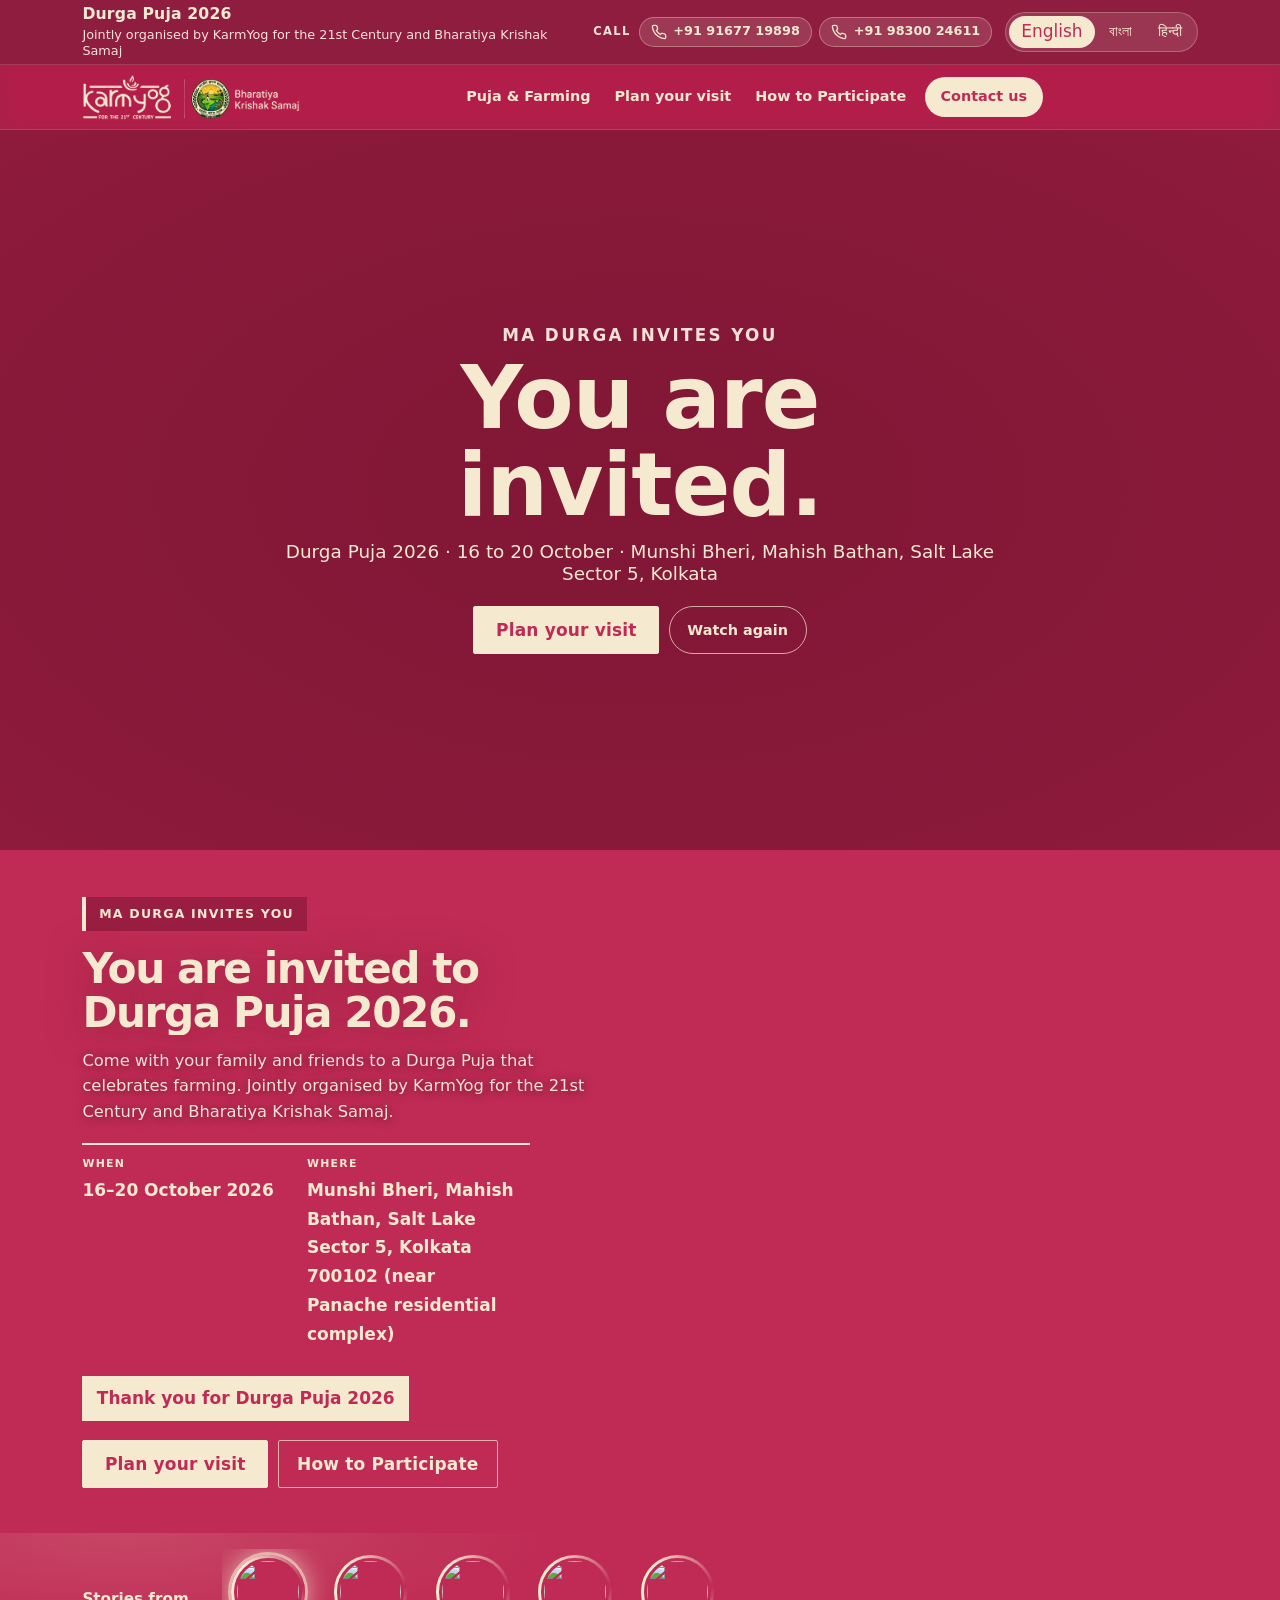
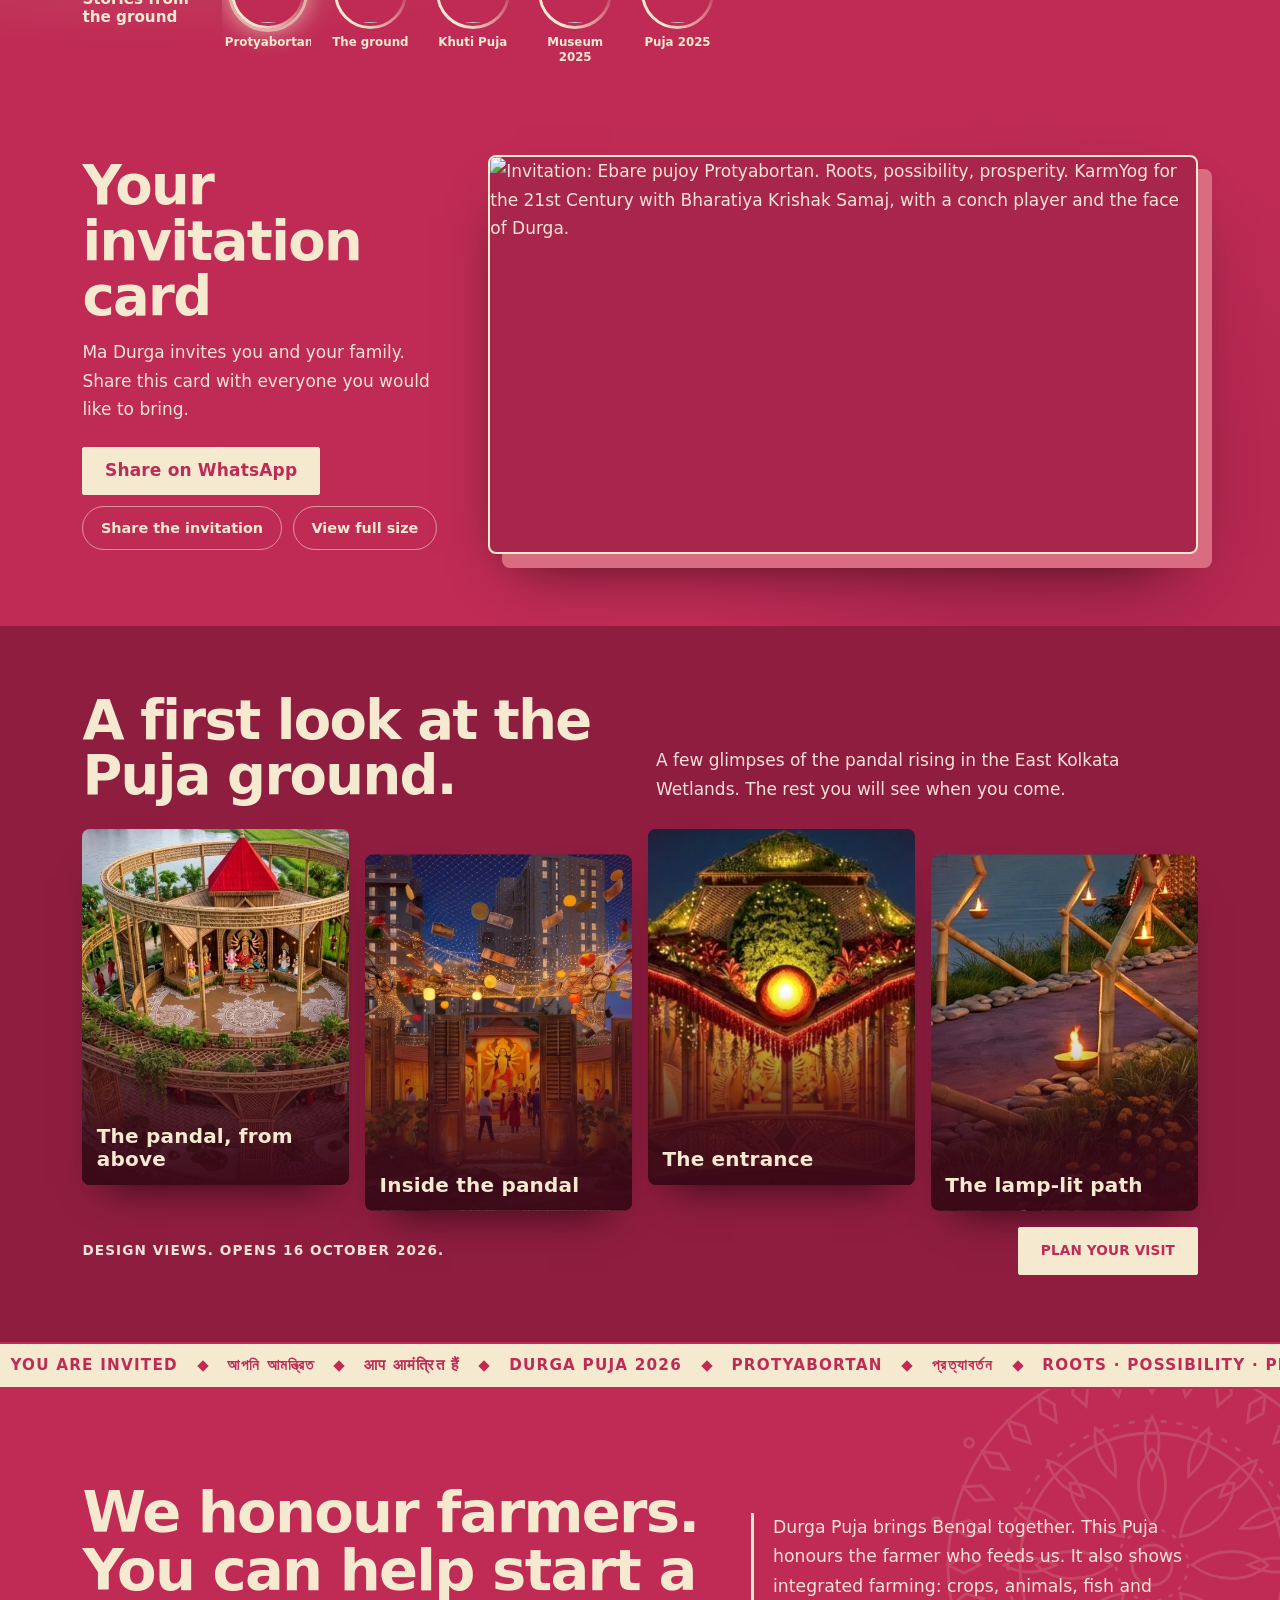
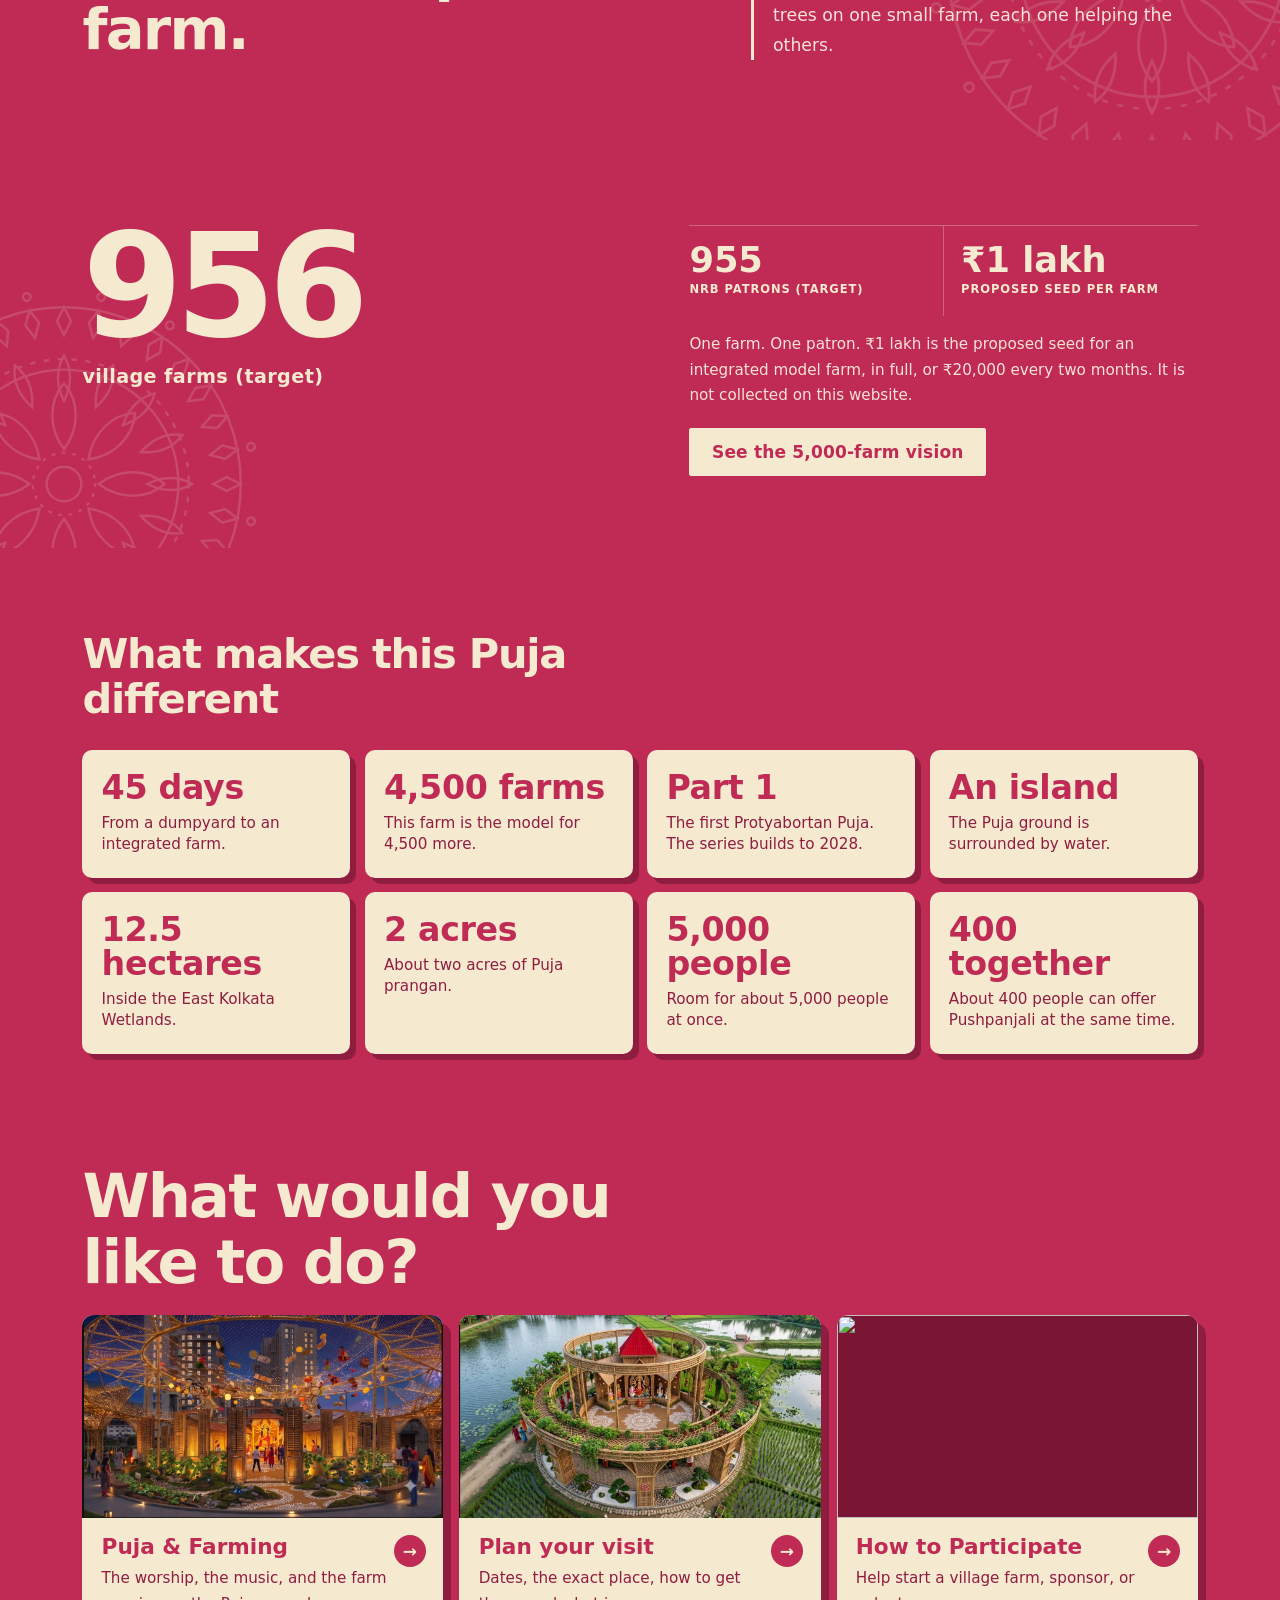
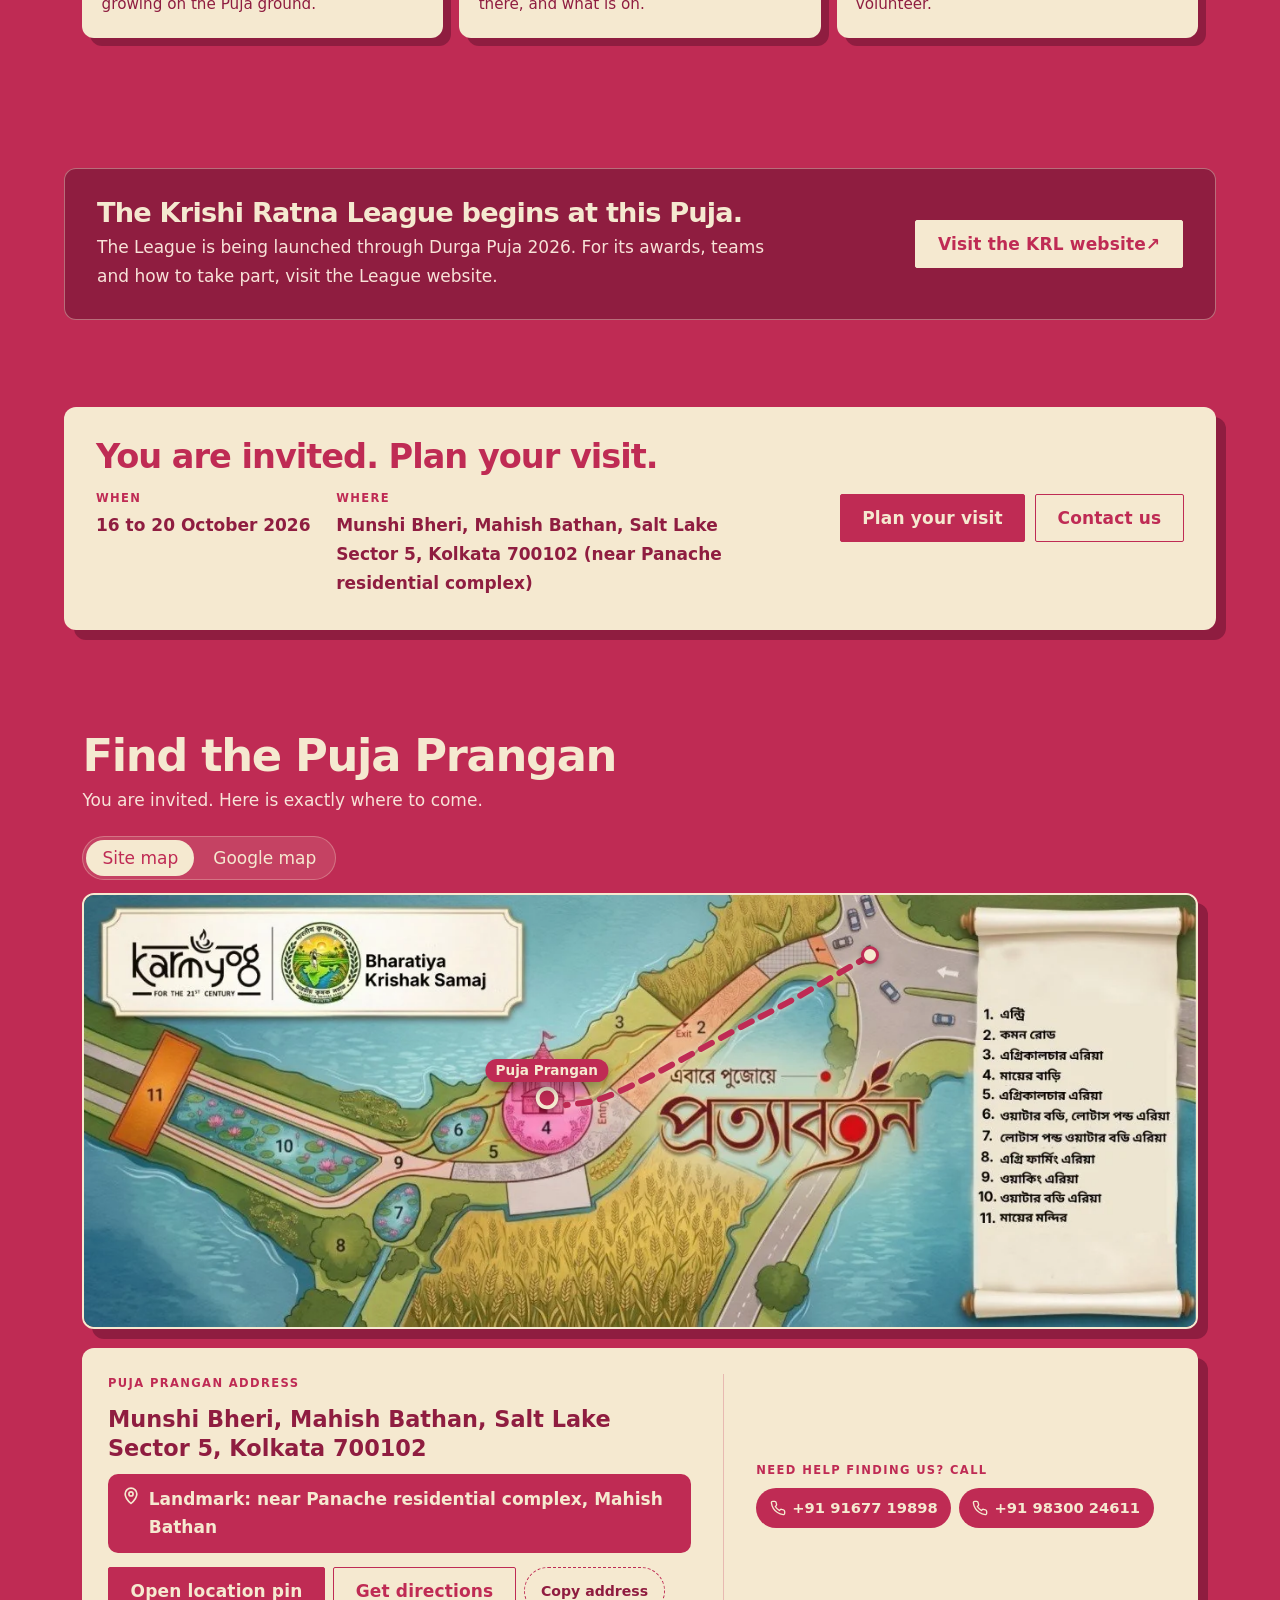
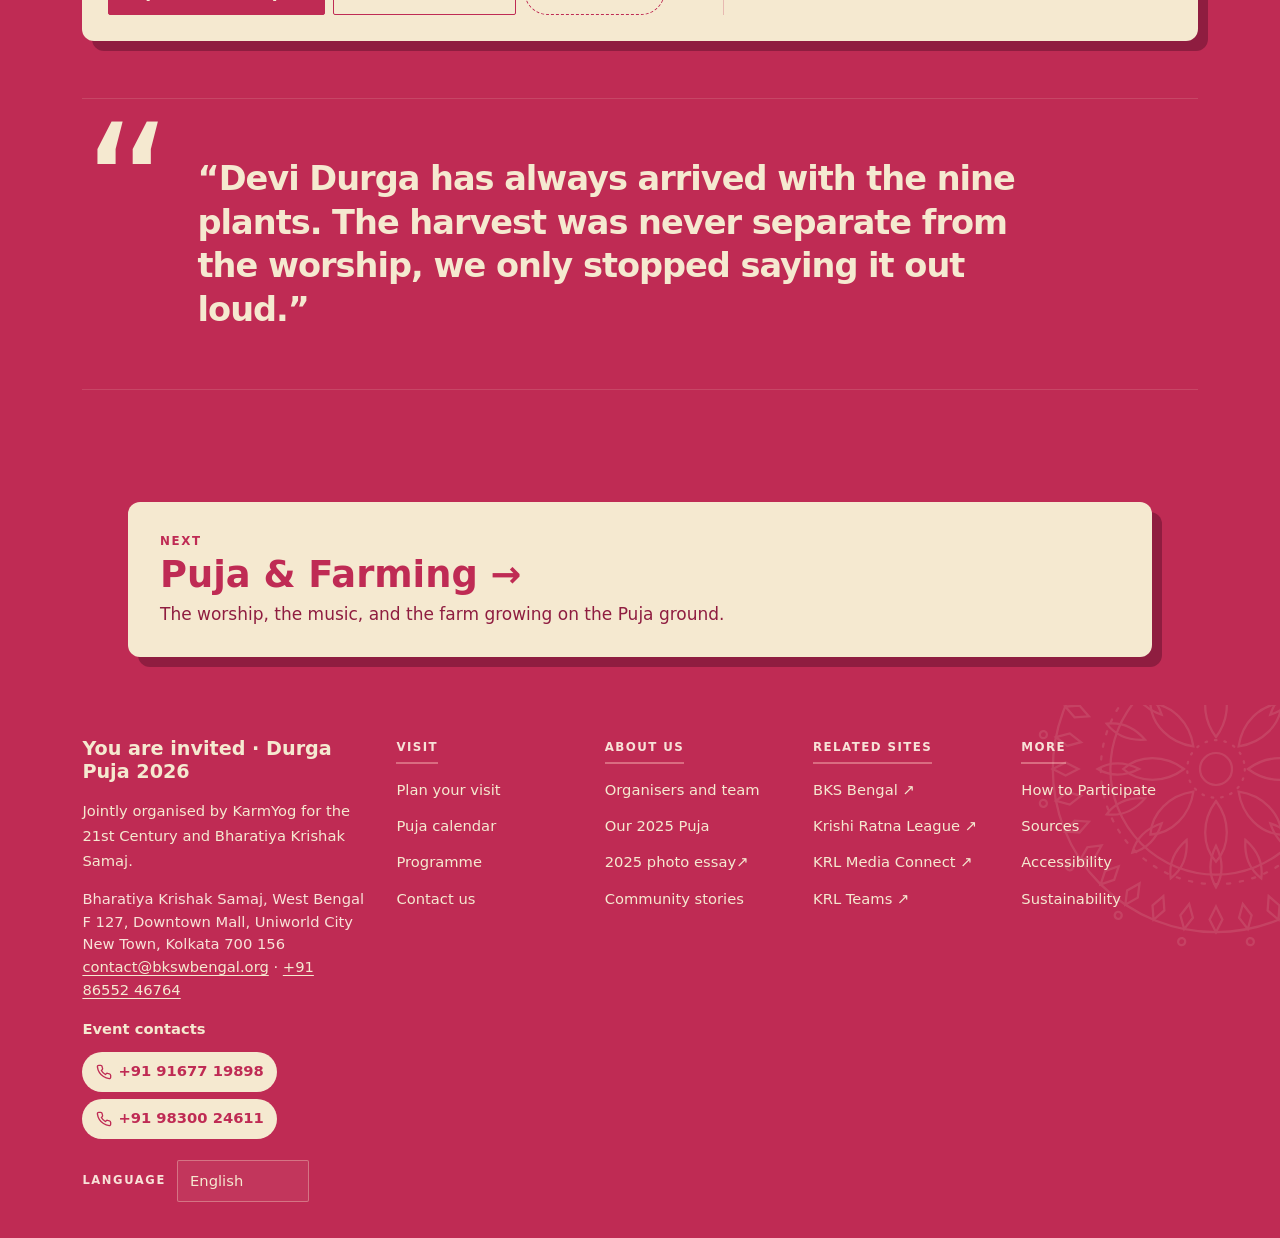
==== commit 0e1e64ed: "Drop 'Entry is free' lines; location reads Mahish Bathan only Co-Authored-By: Claude Opus 5.5 <norep" ====
--- a/index.html
+++ b/index.html
@@ -5,18 +5,18 @@
   <meta name="viewport" content="width=device-width, initial-scale=1">
   <meta name="robots" content="noindex, nofollow, noarchive">
   <title>You are invited: Durga Puja 2026</title>
-  <meta name="description" content="Ma Durga invites you to Durga Puja 2026, 16 to 20 October, at Munshi Bheri, Mahish Bathan, Salt Lake Sector 5, Kolkata. A Durga Puja that celebrates farming. Jointly organised by KarmYog for the 21st Century and Bharatiya Krishak Samaj. Entry is free.">
+  <meta name="description" content="Ma Durga invites you to Durga Puja 2026, 16 to 20 October, at Munshi Bheri, Mahish Bathan, Salt Lake Sector 5, Kolkata. A Durga Puja that celebrates farming. Jointly organised by KarmYog for the 21st Century and Bharatiya Krishak Samaj.">
   <meta property="og:type" content="website">
   <meta property="og:site_name" content="Durga Puja 2026">
   <meta property="og:title" content="You are invited: Durga Puja 2026">
-  <meta property="og:description" content="Ma Durga invites you to Durga Puja 2026, 16 to 20 October, at Munshi Bheri, Mahish Bathan, Salt Lake Sector 5, Kolkata. A Durga Puja that celebrates farming. Jointly organised by KarmYog for the 21st Century and Bharatiya Krishak Samaj. Entry is free.">
+  <meta property="og:description" content="Ma Durga invites you to Durga Puja 2026, 16 to 20 October, at Munshi Bheri, Mahish Bathan, Salt Lake Sector 5, Kolkata. A Durga Puja that celebrates farming. Jointly organised by KarmYog for the 21st Century and Bharatiya Krishak Samaj.">
   <meta property="og:url" content="https://bks-pujoo.vercel.app/">
   <meta property="og:image" content="https://bks-pujoo.vercel.app/site/assets/invitation/protyabortan-2026.jpg">
   <meta property="og:image:width" content="1280">
   <meta property="og:image:height" content="720">
   <meta name="twitter:card" content="summary_large_image">
   <meta name="twitter:title" content="You are invited: Durga Puja 2026">
-  <meta name="twitter:description" content="Ma Durga invites you to Durga Puja 2026, 16 to 20 October, at Munshi Bheri, Mahish Bathan, Salt Lake Sector 5, Kolkata. A Durga Puja that celebrates farming. Jointly organised by KarmYog for the 21st Century and Bharatiya Krishak Samaj. Entry is free.">
+  <meta name="twitter:description" content="Ma Durga invites you to Durga Puja 2026, 16 to 20 October, at Munshi Bheri, Mahish Bathan, Salt Lake Sector 5, Kolkata. A Durga Puja that celebrates farming. Jointly organised by KarmYog for the 21st Century and Bharatiya Krishak Samaj.">
   <meta name="twitter:image" content="https://bks-pujoo.vercel.app/site/assets/invitation/protyabortan-2026.jpg">
   <meta http-equiv="refresh" content="0; url=site/">
   <script>location.replace("site/" + location.search + location.hash);</script>
